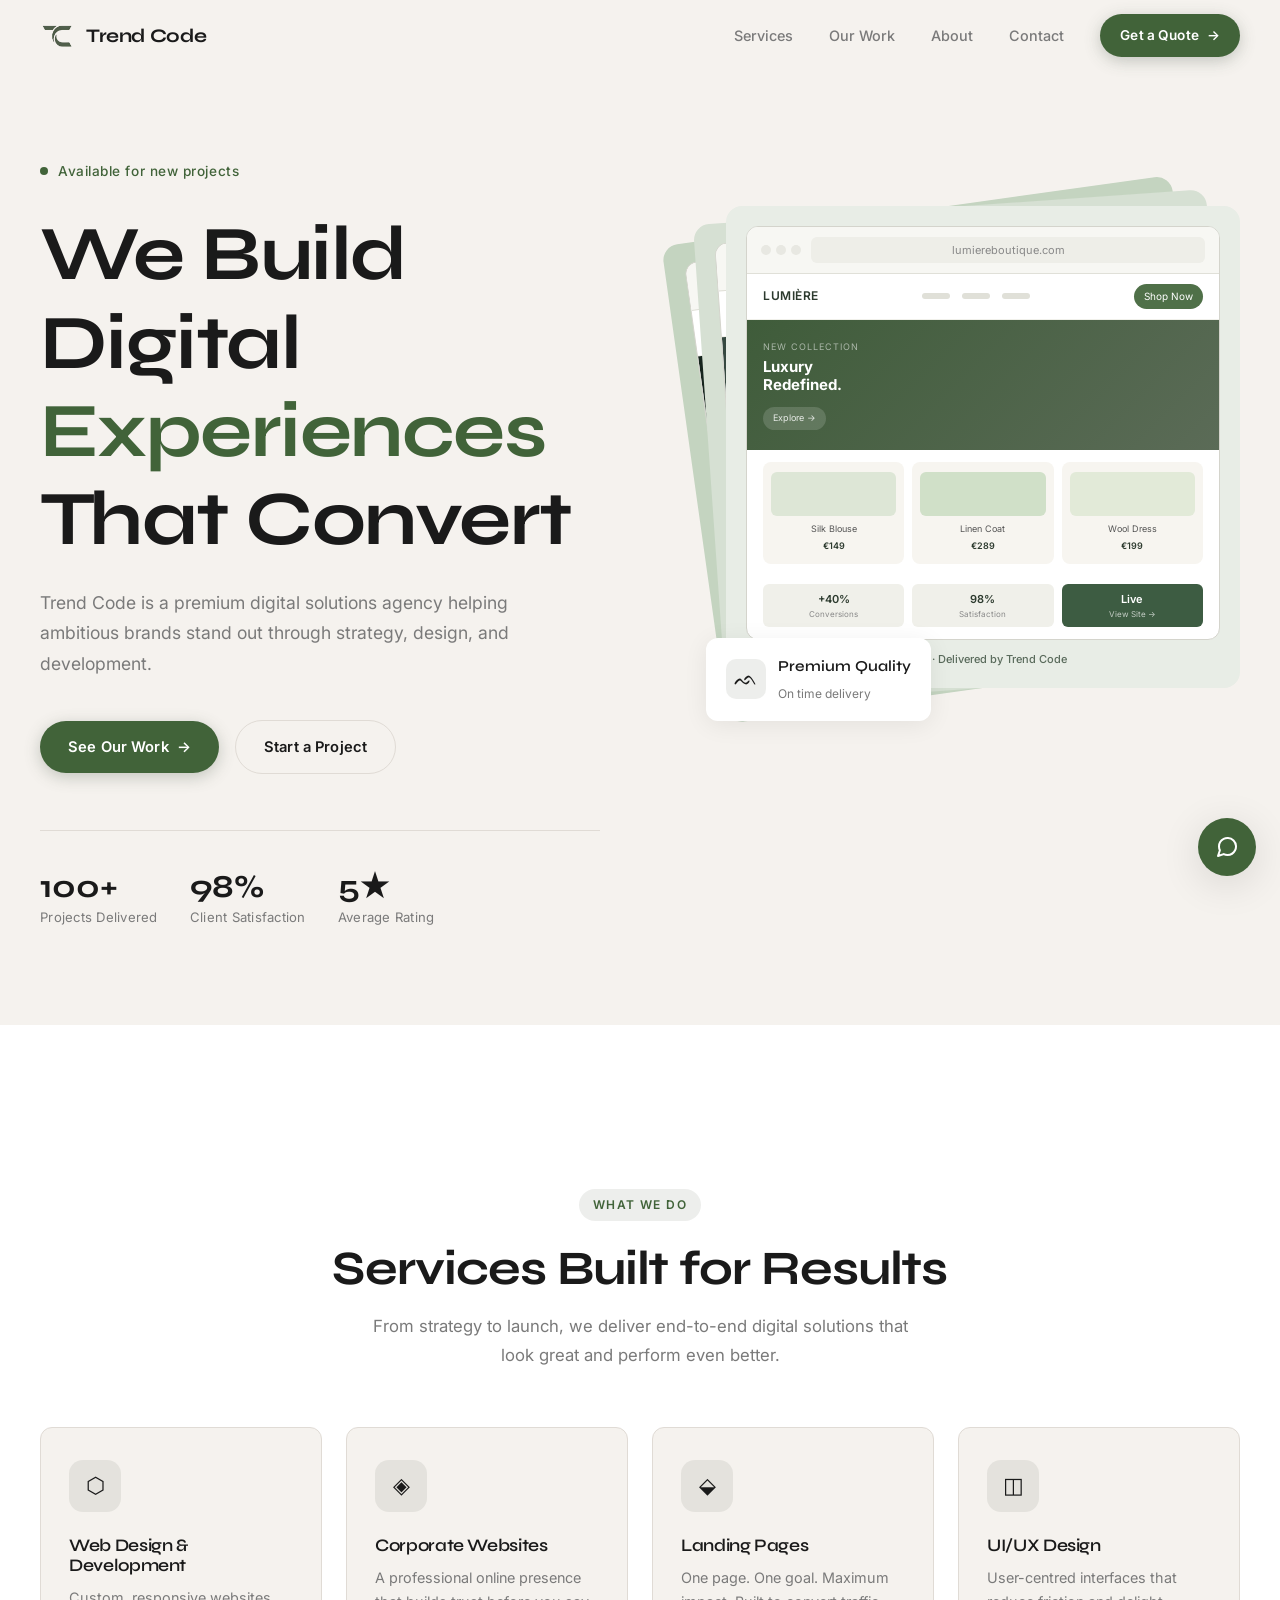
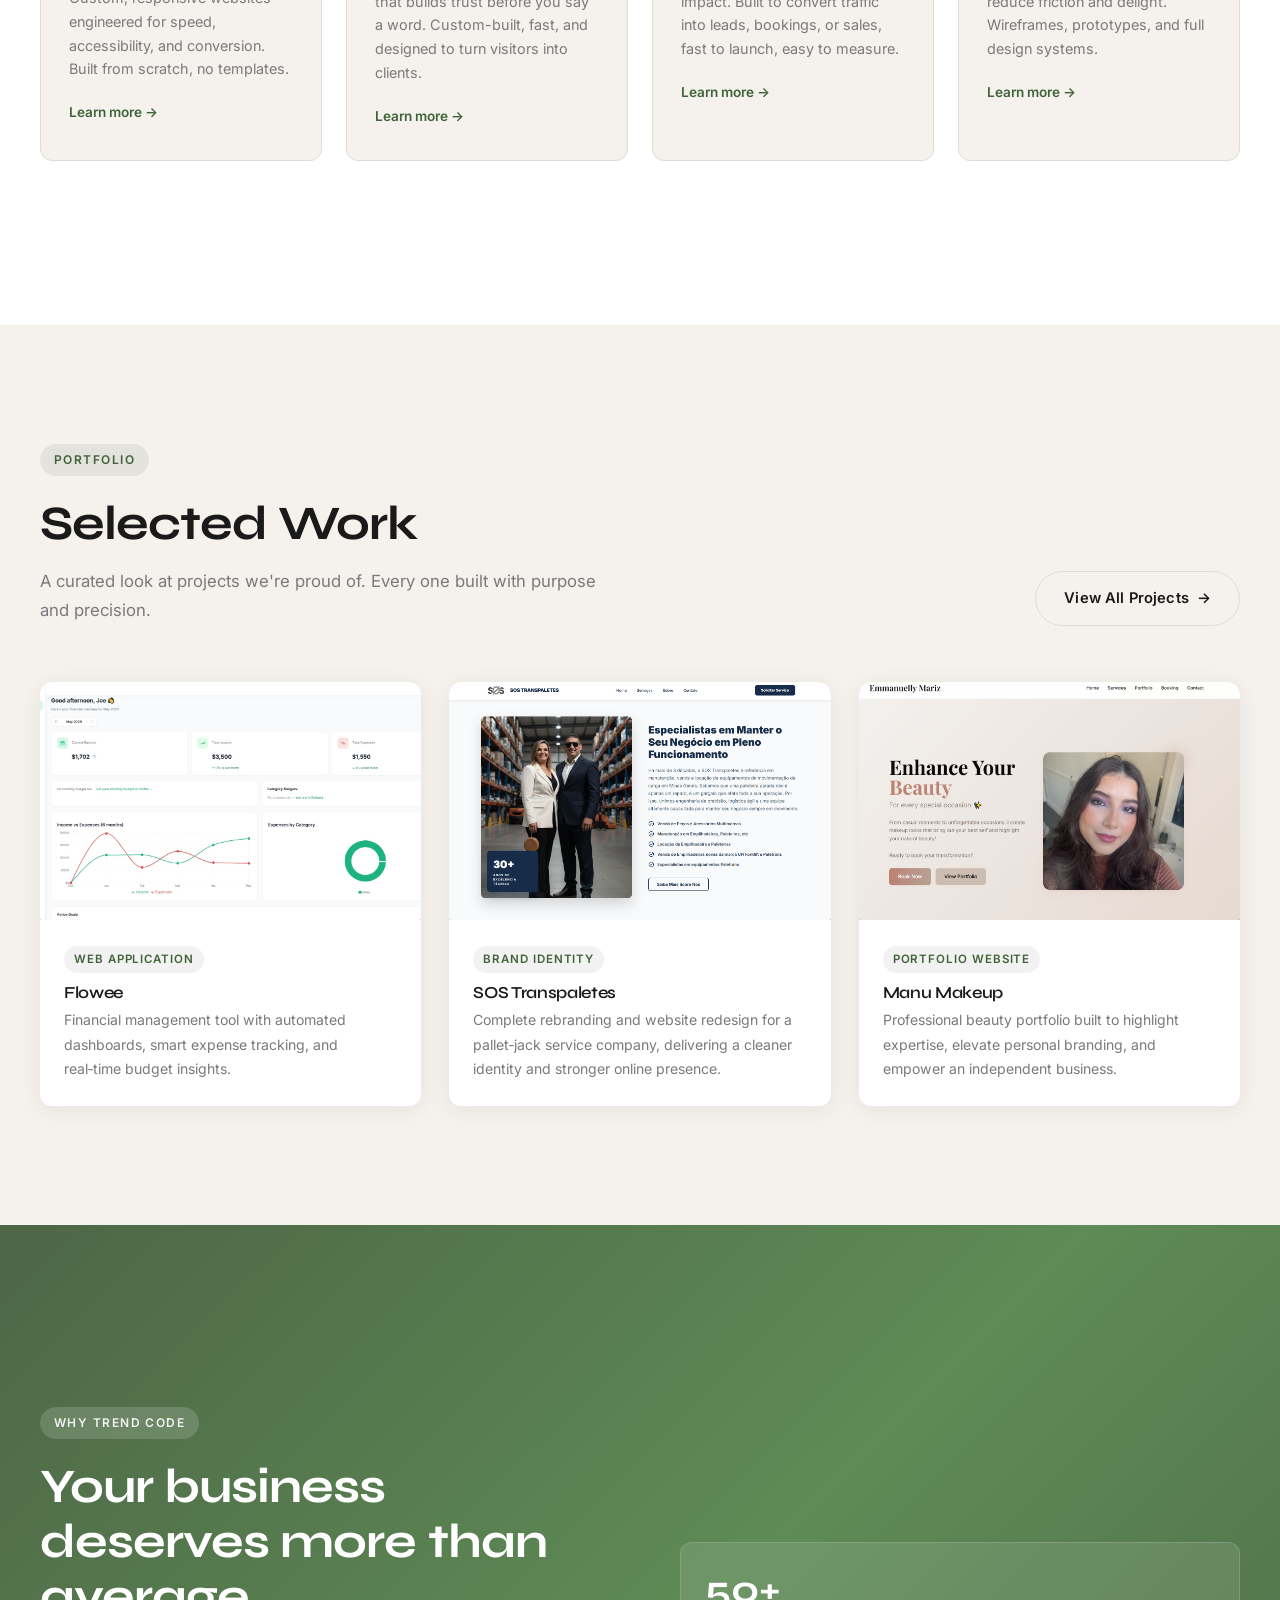
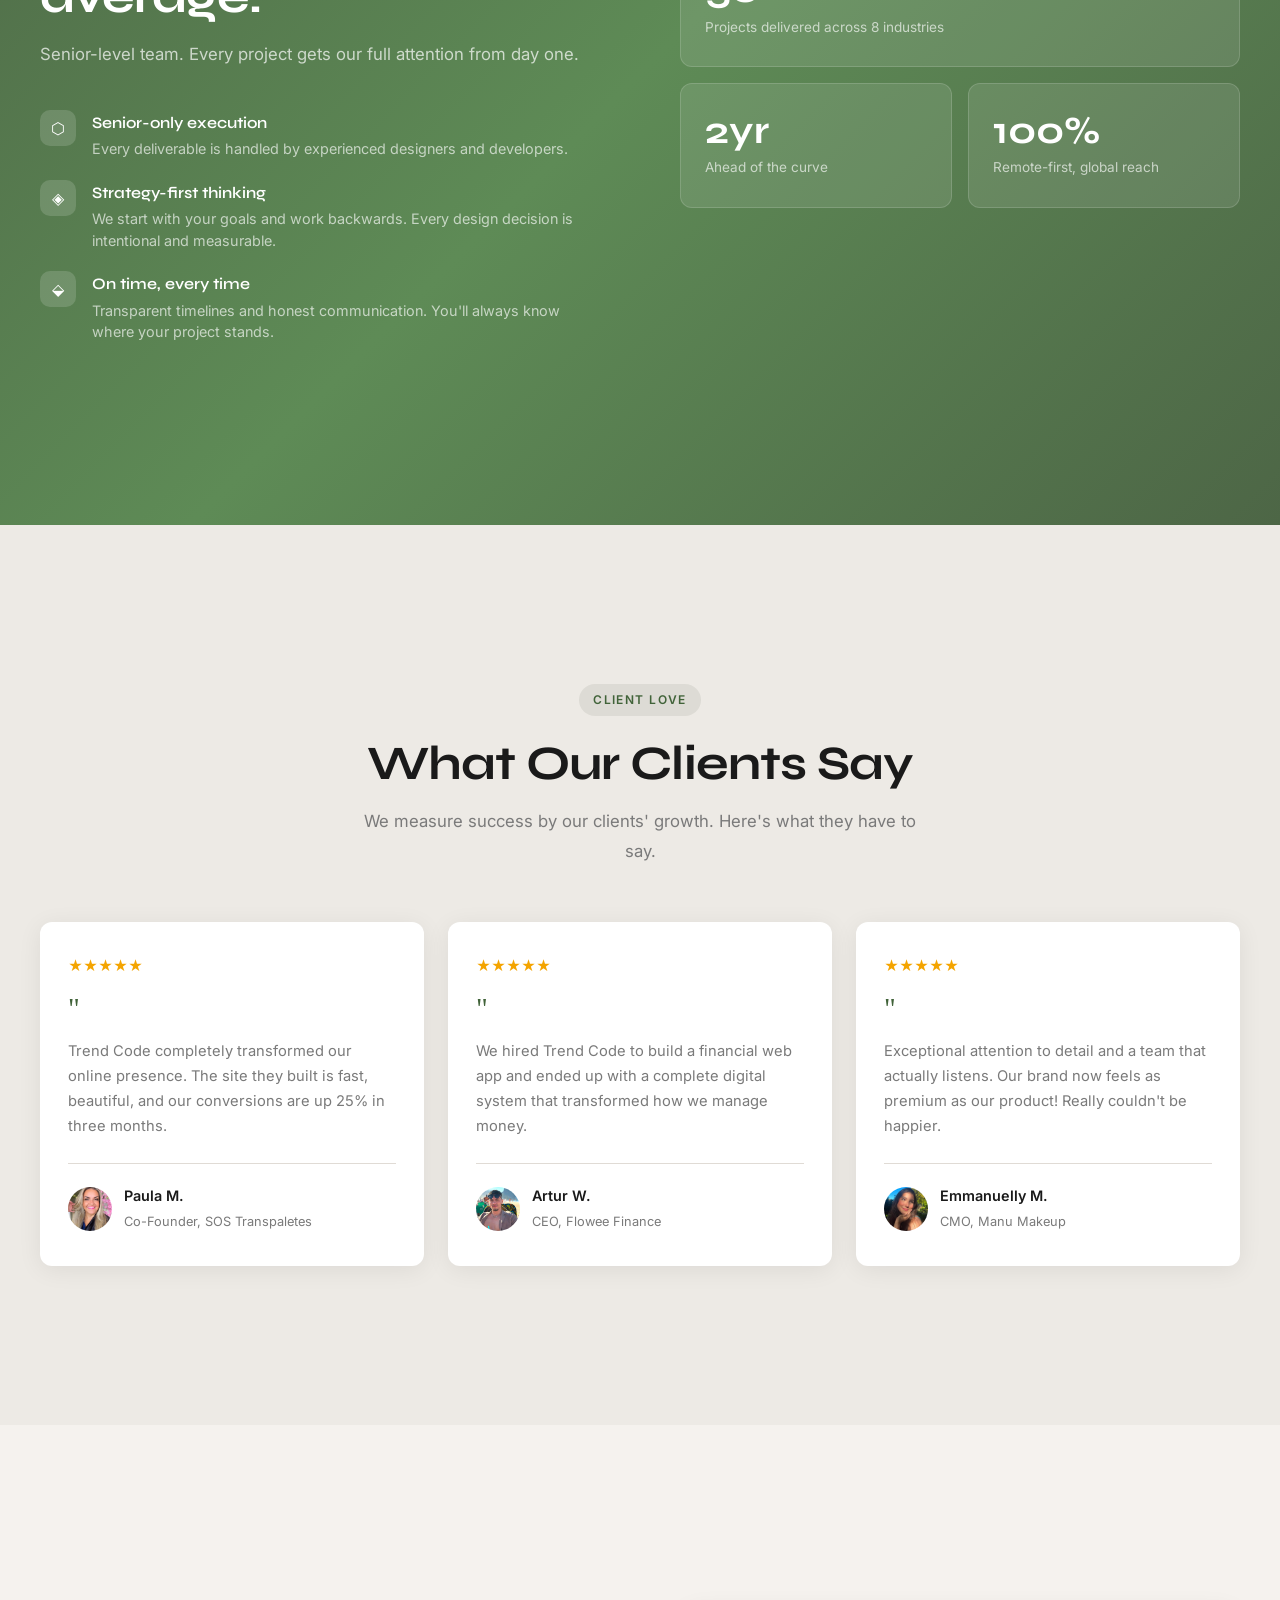
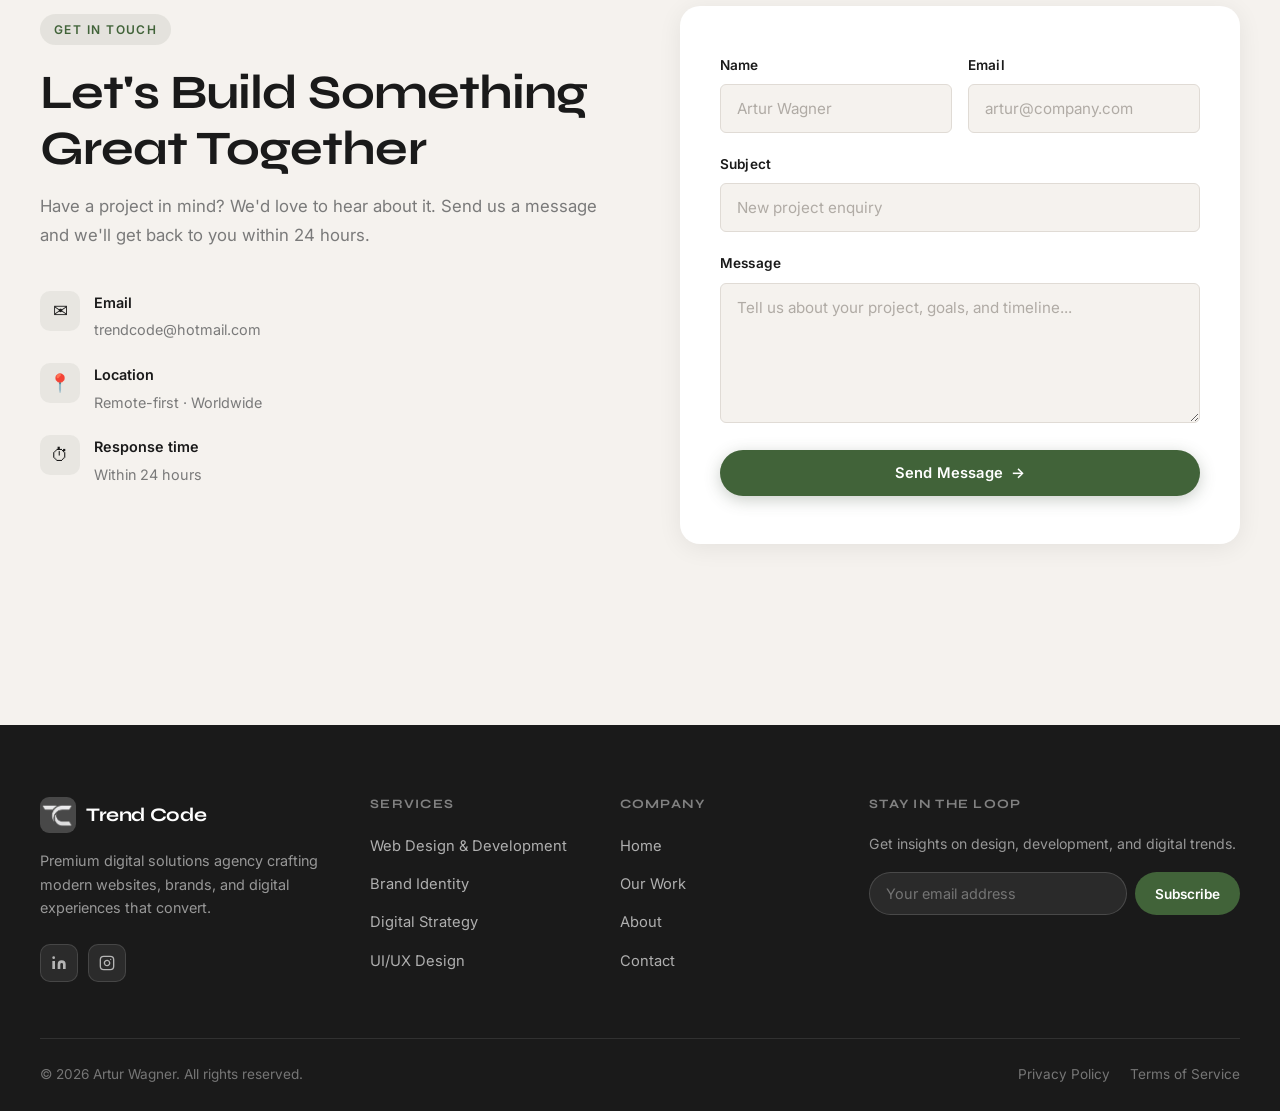
==== index.html @ c65db5bb "API Bug fix" ====
<!doctype html>
<html lang="en">
  <head>
    <meta charset="UTF-8" />
    <meta name="viewport" content="width=device-width, initial-scale=1.0" />
    <meta
      name="description"
      content="Trend Code — Elevating businesses through premium web development, branding, and digital innovation."
    />
    <title>Trend Code | Software Development</title>

    <!-- Google Fonts -->
    <link rel="preconnect" href="https://fonts.googleapis.com" />
    <link rel="preconnect" href="https://fonts.gstatic.com" crossorigin />
    <link
      href="https://fonts.googleapis.com/css2?family=Syne:wght@600;700;800&family=Inter:wght@400;500;600&display=swap"
      rel="stylesheet"
    />

    <!-- Open Graph / Link Preview -->
    <meta property="og:type" content="website" />
    <meta property="og:url" content="https://trendcode.ie/" />
    <meta property="og:title" content="Trend Code — Digital Solutions Agency" />
    <meta
      property="og:description"
      content="Premium digital solutions agency crafting modern websites, brands, and digital experiences that convert."
    />
    <meta
      property="og:image"
      content="https://trendcode.ie/images/trendcode-wallpeaper.jpeg"
    />

    <!-- Twitter/X Card -->
    <meta name="twitter:card" content="summary_large_image" />
    <meta
      name="twitter:title"
      content="Trend Code — Digital Solutions Agency"
    />
    <meta
      name="twitter:description"
      content="Premium digital solutions agency crafting modern websites, brands, and digital experiences that convert."
    />
    <meta
      name="twitter:image"
      content="https://trendcode.ie/images/trendcode-wallpeaper.jpeg"
    />

    <!-- Stylesheets -->
    <link rel="stylesheet" href="css/base.css" />
    <link rel="stylesheet" href="css/layout.css" />
    <link rel="stylesheet" href="css/components.css" />

    <!-- UPDATE: Replace with your actual favicon -->
    <!-- <link rel="icon" href="images/favicon.ico" /> -->
    <link
      rel="icon"
      type="image/png"
      href="./images/trendcode-logo-white.png"
    />
    <link rel="apple-touch-icon" href="./images/trendcode-logo-white.png" />
  </head>
  <body>
    <!-- ================================================
       SECTION 1: NAVBAR
       UPDATE: Replace logo mark with <img src="images/logo.svg" alt="Trend Code">
       UPDATE: Update href values on nav links and CTA
  ================================================ -->
    <header class="navbar" id="navbar">
      <div class="navbar__inner">
        <!-- Logo -->
        <a href="#" class="logo" aria-label="Trend Code home">
          <!-- UPDATE: Swap .logo__mark for <img src="images/logo.svg" alt="" aria-hidden="true"> -->
          <div class="logo__mark" aria-hidden="true">
            <img src="./images/trendcode-logo-png.png" alt="Trend Code Logo" />
          </div>
          <span class="logo__wordmark">Trend Code</span>
        </a>

        <!-- Desktop Nav -->
        <nav class="navbar__nav" id="navbar-nav" aria-label="Main navigation">
          <a href="#services" class="nav-link">Services</a>
          <a href="#work" class="nav-link">Our Work</a>
          <a href="#about" class="nav-link">About</a>
          <a href="#contact" class="nav-link">Contact</a>
          <a href="#contact" class="btn btn--primary btn--sm"
            >Get a Quote <span class="arrow" aria-hidden="true">→</span></a
          >
        </nav>

        <!-- Mobile Hamburger -->
        <button
          class="navbar__hamburger"
          id="hamburger"
          aria-label="Toggle menu"
          aria-expanded="false"
          aria-controls="navbar-nav"
        >
          <span></span>
          <span></span>
          <span></span>
        </button>
      </div>
    </header>

    <main>
      <!-- ================================================
         SECTION 2: HERO
         UPDATE: Replace hero__image-wrap contents with your hero image
         UPDATE: Update CTA href values
    ================================================ -->
      <section class="hero" id="home" aria-labelledby="hero-title">
        <div class="hero__inner">
          <!-- Left: Copy -->
          <div class="hero__content">
            <div class="hero__eyebrow" aria-hidden="true">
              <span class="hero__eyebrow-dot"></span>
              <span class="hero__eyebrow-text">Available for new projects</span>
            </div>

            <h1 class="hero__title" id="hero-title">
              We Build Digital <span>Experiences</span> That Convert
            </h1>

            <p class="hero__subtitle">
              Trend Code is a premium digital solutions agency helping ambitious
              brands stand out through strategy, design, and development.
            </p>

            <div class="hero__cta">
              <a href="#work" class="btn btn--primary">
                See Our Work <span class="arrow" aria-hidden="true">→</span>
              </a>
              <a href="#contact" class="btn btn--ghost">Start a Project</a>
            </div>

            <div class="hero__stats" aria-label="Key metrics">
              <div>
                <div class="hero__stat-number">100+</div>
                <div class="hero__stat-label">Projects Delivered</div>
              </div>
              <div>
                <div class="hero__stat-number">98%</div>
                <div class="hero__stat-label">Client Satisfaction</div>
              </div>
              <div>
                <div class="hero__stat-number">5★</div>
                <div class="hero__stat-label">Average Rating</div>
              </div>
            </div>
          </div>

          <!-- Right: Visual -->
          <div class="hero__visual" aria-hidden="true">
            <div class="hero__image-wrap">
              <div class="card-stack">
                <!-- Card 1: Lumière Boutique (front) -->
                <div class="stack-card stack-card--front stack-card--lumiere">
                  <div class="stack-card__frame">
                    <div class="stack-card__browser-bar">
                      <div class="stack-card__dots">
                        <span></span><span></span><span></span>
                      </div>
                      <div class="stack-card__url">lumiereboutique.com</div>
                    </div>
                    <div class="stack-card__nav">
                      <div class="stack-card__brand">LUMIÈRE</div>
                      <div class="stack-card__nav-links">
                        <span></span><span></span><span></span>
                      </div>
                      <div class="stack-card__nav-cta">Shop Now</div>
                    </div>
                    <div class="stack-card__hero">
                      <div class="stack-card__hero-eyebrow">New Collection</div>
                      <div class="stack-card__hero-title">
                        Luxury<br />Redefined.
                      </div>
                      <div class="stack-card__hero-btn">Explore →</div>
                    </div>
                    <div class="stack-card__grid">
                      <div class="stack-card__item">
                        <div
                          class="stack-card__item-img"
                          style="background: #dde6d6"
                        ></div>
                        <div class="stack-card__item-label">Silk Blouse</div>
                        <div class="stack-card__item-value">€149</div>
                      </div>
                      <div class="stack-card__item">
                        <div
                          class="stack-card__item-img"
                          style="background: #d0e0c8"
                        ></div>
                        <div class="stack-card__item-label">Linen Coat</div>
                        <div class="stack-card__item-value">€289</div>
                      </div>
                      <div class="stack-card__item">
                        <div
                          class="stack-card__item-img"
                          style="background: #e2ead8"
                        ></div>
                        <div class="stack-card__item-label">Wool Dress</div>
                        <div class="stack-card__item-value">€199</div>
                      </div>
                    </div>
                    <div class="stack-card__stats">
                      <div class="stack-card__stat">
                        <div class="stack-card__stat-number">+40%</div>
                        <div class="stack-card__stat-label">Conversions</div>
                      </div>
                      <div class="stack-card__stat">
                        <div class="stack-card__stat-number">98%</div>
                        <div class="stack-card__stat-label">Satisfaction</div>
                      </div>
                      <div class="stack-card__stat stack-card__stat--live">
                        <div class="stack-card__stat-number">Live</div>
                        <div class="stack-card__stat-label">View Site →</div>
                      </div>
                    </div>
                  </div>
                  <div class="stack-card__tag">
                    <span class="stack-card__tag-dot"></span>
                    <span class="stack-card__tag-text"
                      >E-commerce · Lumière Boutique · Delivered by Trend
                      Code</span
                    >
                  </div>
                </div>

                <!-- Card 2: Solara Health (mid) -->
                <div class="stack-card stack-card--mid stack-card--solara">
                  <div class="stack-card__frame">
                    <div class="stack-card__browser-bar">
                      <div class="stack-card__dots">
                        <span></span><span></span><span></span>
                      </div>
                      <div class="stack-card__url">solarahealth.com</div>
                    </div>
                    <div class="stack-card__nav">
                      <div class="stack-card__brand">SOLARA</div>
                      <div class="stack-card__nav-links">
                        <span></span><span></span><span></span>
                      </div>
                      <div class="stack-card__nav-cta">Book Now</div>
                    </div>
                    <div class="stack-card__hero">
                      <div class="stack-card__hero-eyebrow">Healthcare</div>
                      <div class="stack-card__hero-title">
                        Health<br />Elevated.
                      </div>
                      <div class="stack-card__hero-btn">Explore →</div>
                    </div>
                    <div class="stack-card__grid">
                      <div class="stack-card__item">
                        <div
                          class="stack-card__item-img"
                          style="background: #c7d6cd"
                        ></div>
                        <div class="stack-card__item-label">Wellness</div>
                        <div class="stack-card__item-value">2.4k</div>
                      </div>
                      <div class="stack-card__item">
                        <div
                          class="stack-card__item-img"
                          style="background: #b9ccc2"
                        ></div>
                        <div class="stack-card__item-label">Nutrition</div>
                        <div class="stack-card__item-value">96%</div>
                      </div>
                      <div class="stack-card__item">
                        <div
                          class="stack-card__item-img"
                          style="background: #d2ddd6"
                        ></div>
                        <div class="stack-card__item-label">Care</div>
                        <div class="stack-card__item-value">Live</div>
                      </div>
                    </div>
                    <div class="stack-card__stats">
                      <div class="stack-card__stat">
                        <div class="stack-card__stat-number">2.4k</div>
                        <div class="stack-card__stat-label">Patients</div>
                      </div>
                      <div class="stack-card__stat">
                        <div class="stack-card__stat-number">96%</div>
                        <div class="stack-card__stat-label">Retention</div>
                      </div>
                      <div class="stack-card__stat stack-card__stat--live">
                        <div class="stack-card__stat-number">Live</div>
                        <div class="stack-card__stat-label">View Site →</div>
                      </div>
                    </div>
                  </div>
                  <div class="stack-card__tag">
                    <span class="stack-card__tag-dot"></span>
                    <span class="stack-card__tag-text"
                      >Brand Identity · Solara Health · Delivered by Trend
                      Code</span
                    >
                  </div>
                </div>

                <!-- Card 3: Vertex Capital (back) -->
                <div class="stack-card stack-card--back stack-card--vertex">
                  <div class="stack-card__frame">
                    <div class="stack-card__browser-bar">
                      <div class="stack-card__dots">
                        <span></span><span></span><span></span>
                      </div>
                      <div class="stack-card__url">vertexcapital.io</div>
                    </div>
                    <div class="stack-card__nav">
                      <div class="stack-card__brand">VERTEX</div>
                      <div class="stack-card__nav-links">
                        <span></span><span></span><span></span>
                      </div>
                      <div class="stack-card__nav-cta">Invest Now</div>
                    </div>
                    <div class="stack-card__hero">
                      <div class="stack-card__hero-eyebrow">Finance</div>
                      <div class="stack-card__hero-title">
                        Capital<br />Reimagined.
                      </div>
                      <div class="stack-card__hero-btn">Explore →</div>
                    </div>
                    <div class="stack-card__grid">
                      <div class="stack-card__item">
                        <div
                          class="stack-card__item-img"
                          style="background: #9fb3a4"
                        ></div>
                        <div class="stack-card__item-label">Growth</div>
                        <div class="stack-card__item-value">€2.1B</div>
                      </div>
                      <div class="stack-card__item">
                        <div
                          class="stack-card__item-img"
                          style="background: #8fa695"
                        ></div>
                        <div class="stack-card__item-label">Returns</div>
                        <div class="stack-card__item-value">34%</div>
                      </div>
                      <div class="stack-card__item">
                        <div
                          class="stack-card__item-img"
                          style="background: #aabfaf"
                        ></div>
                        <div class="stack-card__item-label">Portfolio</div>
                        <div class="stack-card__item-value">Live</div>
                      </div>
                    </div>
                    <div class="stack-card__stats">
                      <div class="stack-card__stat">
                        <div class="stack-card__stat-number">€2.1B</div>
                        <div class="stack-card__stat-label">AUM</div>
                      </div>
                      <div class="stack-card__stat">
                        <div class="stack-card__stat-number">34%</div>
                        <div class="stack-card__stat-label">ROI</div>
                      </div>
                      <div class="stack-card__stat stack-card__stat--live">
                        <div class="stack-card__stat-number">Live</div>
                        <div class="stack-card__stat-label">View Site →</div>
                      </div>
                    </div>
                  </div>
                  <div class="stack-card__tag">
                    <span class="stack-card__tag-dot"></span>
                    <span class="stack-card__tag-text"
                      >Web Design · Vertex Capital · Delivered by Trend
                      Code</span
                    >
                  </div>
                </div>

                <!-- Floating badge (attached to the stack so it moves with hover) -->
                <div class="hero__badge">
                  <div class="hero__badge-icon" aria-hidden="true">ᨒ</div>
                  <div class="hero__badge-text">
                    <strong>Premium Quality</strong>
                    <span>On time delivery</span>
                  </div>
                </div>
              </div>
            </div>
          </div>
        </div>
      </section>

      <!-- ================================================
         SECTION 3: SERVICES
    ================================================ -->
      <section class="services" id="services" aria-labelledby="services-title">
        <div class="services__inner">
          <div class="text-center">
            <span class="section-label">What We Do</span>
            <h2 class="section-title" id="services-title">
              Services Built for Results
            </h2>
            <p class="section-subtitle">
              From strategy to launch, we deliver end-to-end digital solutions
              that look great and perform even better.
            </p>
          </div>

          <div class="services__grid">
            <!-- Service 1 -->
            <div class="service-card">
              <div class="service-card__icon" aria-hidden="true">⬡</div>
              <h3>Web Design &amp; Development</h3>
              <p>
                Custom, responsive websites engineered for speed, accessibility,
                and conversion. Built from scratch, no templates.
              </p>
              <span class="service-card__link" aria-hidden="true"
                >Learn more →</span
              >
            </div>

            <!-- Service 2 -->
            <div class="service-card">
              <div class="service-card__icon" aria-hidden="true">◈</div>
              <h3>Corporate Websites</h3>
              <p>
                A professional online presence that builds trust before you say
                a word. Custom-built, fast, and designed to turn visitors into
                clients.
              </p>
              <span class="service-card__link" aria-hidden="true"
                >Learn more →</span
              >
            </div>

            <!-- Service 3 -->
            <div class="service-card">
              <div class="service-card__icon" aria-hidden="true">⬙</div>
              <h3>Landing Pages</h3>
              <p>
                One page. One goal. Maximum impact. Built to convert traffic
                into leads, bookings, or sales, fast to launch, easy to measure.
              </p>
              <span class="service-card__link" aria-hidden="true"
                >Learn more →</span
              >
            </div>

            <!-- Service 4 -->
            <div class="service-card">
              <div class="service-card__icon" aria-hidden="true">◫</div>
              <h3>UI/UX Design</h3>
              <p>
                User-centred interfaces that reduce friction and delight.
                Wireframes, prototypes, and full design systems.
              </p>
              <span class="service-card__link" aria-hidden="true"
                >Learn more →</span
              >
            </div>
          </div>
        </div>
      </section>

      <!-- ================================================
         SECTION 4: OUR WORK
         UPDATE: Replace project-card__image-placeholder divs with real <img> tags
         UPDATE: Update project titles, tags, and descriptions
    ================================================ -->
      <section class="work" id="work" aria-labelledby="work-title">
        <div class="work__inner">
          <div class="work__header">
            <div class="work__header-left">
              <span class="section-label">Portfolio</span>
              <h2 class="section-title" id="work-title">Selected Work</h2>
              <p class="section-subtitle">
                A curated look at projects we're proud of. Every one built with
                purpose and precision.
              </p>
            </div>
            <a href="projects.html" class="btn btn--ghost"
              >View All Projects
              <span class="arrow" aria-hidden="true">→</span></a
            >
          </div>

          <div class="work__grid">
            <!-- Project 1 -->

            <a
              href="https://flowee-finance-oficial.vercel.app/"
              target="_blank"
            >
              <article class="project-card">
                <div class="project-card__image">
                  <!-- UPDATE: Replace with <img src="images/project-1.jpg" alt="Project Name" class="project-card__img"> -->
                  <div
                    class="project-card__image-placeholder"
                    style="
                      background: linear-gradient(135deg, #d5dbd4, #b8c4b6);
                    "
                  >
                    <img
                      class="portifolio-thumbnail"
                      src="./images/flowee-ss.jpeg"
                      alt="Flowee Dashboard"
                    />
                  </div>
                </div>
                <div class="project-card__body">
                  <!-- UPDATE: Update tag, title, description -->
                  <span class="project-card__tag">Web Application</span>
                  <h3>Flowee</h3>
                  <p>
                    Financial management tool with automated dashboards, smart
                    expense tracking, and real‑time budget insights.
                  </p>
                </div>
              </article>
            </a>

            <!-- Project 2 -->

            <a href="https://www.sostranspaletes.com.br/" target="_blank">
              <article class="project-card">
                <div class="project-card__image">
                  <!-- UPDATE: Replace with <img src="images/project-2.jpg" alt="Project Name" class="project-card__img"> -->
                  <div
                    class="project-card__image-placeholder"
                    style="
                      background: linear-gradient(135deg, #cfd8d0, #aebdad);
                    "
                  >
                    <img
                      class="portifolio-thumbnail"
                      src="./images/sos-ss.png"
                      alt="SOS Transpaletes Website"
                    />
                  </div>
                </div>
                <div class="project-card__body">
                  <!-- UPDATE: Update tag, title, description -->
                  <span class="project-card__tag">Brand Identity</span>
                  <h3>SOS Transpaletes</h3>
                  <p>
                    Complete rebranding and website redesign for a pallet‑jack
                    service company, delivering a cleaner identity and stronger
                    online presence.
                  </p>
                </div>
              </article>
            </a>

            <!-- Project 3 -->

            <a
              href="https://mmanumakeup-appointment.vercel.app"
              target="_blank"
            >
              <article class="project-card">
                <div class="project-card__image">
                  <!-- UPDATE: Replace with <img src="images/project-3.jpg" alt="Project Name" class="project-card__img"> -->
                  <div
                    class="project-card__image-placeholder"
                    style="
                      background: linear-gradient(135deg, #c8d3c7, #a7b8a5);
                    "
                  >
                    <img
                      class="portifolio-thumbnail"
                      src="./images/mmanu-ss.png"
                      alt="Manu Makeup Website"
                    />
                  </div>
                </div>
                <div class="project-card__body">
                  <!-- UPDATE: Update tag, title, description -->
                  <span class="project-card__tag">Portfolio Website</span>
                  <h3>Manu Makeup</h3>
                  <p>
                    Professional beauty portfolio built to highlight expertise,
                    elevate personal branding, and empower an independent
                    business.
                  </p>
                </div>
              </article>
            </a>
          </div>
        </div>
      </section>

      <!-- ================================================
         SECTION 5: ABOUT / WHY US
    ================================================ -->
      <section class="about" id="about" aria-labelledby="about-title">
        <div class="about__inner">
          <!-- Left: Copy -->
          <div>
            <span class="section-label">Why Trend Code</span>
            <h2 class="section-title" id="about-title">
              Your business deserves more than average.
            </h2>
            <p class="section-subtitle">
              Senior-level team. Every project gets our full attention from day
              one.
            </p>

            <ul class="about__list" aria-label="Our advantages">
              <li class="about__list-item">
                <div class="about__list-icon" aria-hidden="true">⬡</div>
                <div class="about__list-text">
                  <strong>Senior-only execution</strong>
                  <p>
                    Every deliverable is handled by experienced designers and
                    developers.
                  </p>
                </div>
              </li>
              <li class="about__list-item">
                <div class="about__list-icon" aria-hidden="true">◈</div>
                <div class="about__list-text">
                  <strong>Strategy-first thinking</strong>
                  <p>
                    We start with your goals and work backwards. Every design
                    decision is intentional and measurable.
                  </p>
                </div>
              </li>
              <li class="about__list-item">
                <div class="about__list-icon" aria-hidden="true">⬙</div>
                <div class="about__list-text">
                  <strong>On time, every time</strong>
                  <p>
                    Transparent timelines and honest communication. You'll
                    always know where your project stands.
                  </p>
                </div>
              </li>
            </ul>
          </div>

          <!-- Right: Metric cards -->
          <div class="about__visual" aria-label="Agency metrics">
            <div class="about__visual-card">
              <div class="about__visual-number">50+</div>
              <div class="about__visual-label">
                Projects delivered across 8 industries
              </div>
            </div>
            <div class="about__visual-card">
              <div class="about__visual-number">2yr</div>
              <div class="about__visual-label">Ahead of the curve</div>
            </div>
            <div class="about__visual-card">
              <div class="about__visual-number">100%</div>
              <div class="about__visual-label">Remote-first, global reach</div>
            </div>
          </div>
        </div>
      </section>

      <!-- ================================================
         SECTION 6: TESTIMONIALS
         UPDATE: Replace avatar placeholders with real images
         UPDATE: Replace with real client testimonials
    ================================================ -->
      <section
        class="testimonials"
        id="testimonials"
        aria-labelledby="testimonials-title"
      >
        <div class="testimonials__inner">
          <div class="text-center">
            <span class="section-label">Client Love</span>
            <h2 class="section-title" id="testimonials-title">
              What Our Clients Say
            </h2>
            <p class="section-subtitle">
              We measure success by our clients' growth. Here's what they have
              to say.
            </p>
          </div>

          <div class="testimonials__grid">
            <!-- Testimonial 1 -->
            <div class="testimonial-card">
              <div class="testimonial-card__stars" aria-label="5 stars">
                ★★★★★
              </div>
              <div class="testimonial-card__quote" aria-hidden="true">"</div>
              <p class="testimonial-card__text">
                Trend Code completely transformed our online presence. The site
                they built is fast, beautiful, and our conversions are up 25% in
                three months.
              </p>
              <div class="testimonial-card__author">
                <img
                  src="images/avatar-paula.jpeg"
                  alt="Paula M."
                  class="testimonial-card__avatar"
                  width="44"
                  height="44"
                  loading="lazy"
                />
                <div>
                  <span class="testimonial-card__author-name">Paula M.</span>
                  <span class="testimonial-card__author-role"
                    >Co-Founder, SOS Transpaletes</span
                  >
                </div>
              </div>
            </div>

            <!-- Testimonial 3 -->
            <div class="testimonial-card">
              <div class="testimonial-card__stars" aria-label="5 stars">
                ★★★★★
              </div>
              <div class="testimonial-card__quote" aria-hidden="true">"</div>
              <p class="testimonial-card__text">
                We hired Trend Code to build a financial web app and ended up
                with a complete digital system that transformed how we manage
                money.
              </p>
              <div class="testimonial-card__author">
                <img
                  src="images/avatar-artur.jpeg"
                  alt="Artur W."
                  class="testimonial-card__avatar"
                  width="44"
                  height="44"
                  loading="lazy"
                />
                <div>
                  <span class="testimonial-card__author-name">Artur W.</span>
                  <span class="testimonial-card__author-role"
                    >CEO, Flowee Finance</span
                  >
                </div>
              </div>
            </div>
            <!-- Testimonial 2 -->
            <div class="testimonial-card">
              <div class="testimonial-card__stars" aria-label="5 stars">
                ★★★★★
              </div>
              <div class="testimonial-card__quote" aria-hidden="true">"</div>
              <p class="testimonial-card__text">
                Exceptional attention to detail and a team that actually
                listens. Our brand now feels as premium as our product! Really
                couldn't be happier.
              </p>
              <div class="testimonial-card__author">
                <img
                  src="images/avatar-manu.jpeg"
                  alt="Emmanuelly M."
                  class="testimonial-card__avatar"
                  width="44"
                  height="44"
                  loading="lazy"
                />
                <div>
                  <span class="testimonial-card__author-name"
                    >Emmanuelly M.</span
                  >
                  <span class="testimonial-card__author-role"
                    >CMO, Manu Makeup</span
                  >
                </div>
              </div>
            </div>
          </div>
        </div>
      </section>

      <!-- ================================================
         SECTION 7 (actually 6 in sequence): CONTACT
         Form is visual only — no backend
         UPDATE: Wire up form to your preferred form handler (e.g. Formspree, EmailJS)
    ================================================ -->
      <section class="contact" id="contact" aria-labelledby="contact-title">
        <div class="contact__inner">
          <!-- Left: Info -->
          <div class="contact__info">
            <span class="section-label">Get in Touch</span>
            <h2 class="section-title" id="contact-title">
              Let's Build Something Great Together
            </h2>
            <p class="section-subtitle">
              Have a project in mind? We'd love to hear about it. Send us a
              message and we'll get back to you within 24 hours.
            </p>

            <ul class="contact__details" aria-label="Contact information">
              <li class="contact__detail">
                <div class="contact__detail-icon" aria-hidden="true">✉</div>
                <div class="contact__detail-text">
                  <strong>Email</strong>
                  <!-- UPDATE: Replace with your real email address -->
                  <span>trendcode@hotmail.com</span>
                </div>
              </li>
              <li class="contact__detail">
                <div class="contact__detail-icon" aria-hidden="true">📍</div>
                <div class="contact__detail-text">
                  <strong>Location</strong>
                  <!-- UPDATE: Replace with your location -->
                  <span>Remote-first · Worldwide</span>
                </div>
              </li>
              <li class="contact__detail">
                <div class="contact__detail-icon" aria-hidden="true">⏱</div>
                <div class="contact__detail-text">
                  <strong>Response time</strong>
                  <span>Within 24 hours</span>
                </div>
              </li>
            </ul>
          </div>

          <!-- Right: Form -->
          <div class="contact-form" role="form" aria-label="Contact form">
            <!-- UPDATE: Replace YOUR_FORMSPREE_ID with the real Formspree form ID once the account is created -->
            <form
              id="contact-form"
              action="https://formspree.io/f/xdaqyopv"
              method="POST"
              novalidate
            >
              <div class="form-row">
                <div class="form-group">
                  <label for="contact-name">Name</label>
                  <input
                    type="text"
                    id="contact-name"
                    name="name"
                    placeholder="Artur Wagner"
                    autocomplete="name"
                    required
                  />
                </div>
                <div class="form-group">
                  <label for="contact-email">Email</label>
                  <input
                    type="email"
                    id="contact-email"
                    name="email"
                    placeholder="artur@company.com"
                    autocomplete="email"
                    required
                  />
                </div>
              </div>

              <div class="form-group">
                <label for="contact-subject">Subject</label>
                <input
                  type="text"
                  id="contact-subject"
                  name="subject"
                  placeholder="New project enquiry"
                  required
                />
              </div>

              <div class="form-group">
                <label for="contact-message">Message</label>
                <textarea
                  id="contact-message"
                  name="message"
                  placeholder="Tell us about your project, goals, and timeline..."
                  required
                ></textarea>
              </div>

              <button
                type="submit"
                class="btn btn--primary"
                style="width: 100%; justify-content: center"
              >
                Send Message <span class="arrow" aria-hidden="true">→</span>
              </button>
            </form>
          </div>
        </div>
      </section>
    </main>

    <!-- ================================================
       SECTION 8: FOOTER
       UPDATE: Replace logo with real image
       UPDATE: Update social media links (LinkedIn, Instagram)
       UPDATE: Update nav link hrefs
  ================================================ -->
    <footer class="footer" aria-label="Site footer">
      <div class="footer__inner">
        <div class="footer__grid">
          <!-- Column 1: Brand -->
          <div>
            <!-- UPDATE: Swap logo mark for <img src="images/logo-white.svg" alt="Trend Code"> -->
            <a
              href="#home"
              class="logo logo--light"
              aria-label="Trend Code home"
            >
              <div class="logo__mark" aria-hidden="true">
                <img
                  src="./images/trendcode-logo-white.png"
                  alt="Trend Code Logo"
                />
              </div>
              <span class="logo__wordmark">Trend Code</span>
            </a>

            <p class="footer__brand-desc">
              Premium digital solutions agency crafting modern websites, brands,
              and digital experiences that convert.
            </p>

            <!-- Social icons — UPDATE hrefs with real profile URLs -->
            <nav class="social-icons" aria-label="Social media links">
              <!-- UPDATE: Replace # with your LinkedIn URL -->
              <a
                href="https://www.linkedin.com/in/arturwagnerdev/"
                class="social-icon"
                aria-label="LinkedIn"
                rel="noopener noreferrer"
                target="_blank"
              >
                <svg
                  width="16"
                  height="16"
                  viewBox="0 0 24 24"
                  fill="currentColor"
                  aria-hidden="true"
                >
                  <path
                    d="M16 8a6 6 0 0 1 6 6v7h-4v-7a2 2 0 0 0-2-2 2 2 0 0 0-2 2v7h-4v-7a6 6 0 0 1 6-6z"
                  />
                  <rect x="2" y="9" width="4" height="12" />
                  <circle cx="4" cy="4" r="2" />
                </svg>
              </a>
              <a
                href="https://www.instagram.com/trendcode.dev?igsh=ZmI4Zzk5ZmRyem4%3D&utm_source=qr"
                class="social-icon"
                aria-label="Instagram"
                rel="noopener noreferrer"
                target="_blank"
              >
                <svg
                  width="16"
                  height="16"
                  viewBox="0 0 24 24"
                  fill="none"
                  stroke="currentColor"
                  stroke-width="2"
                  stroke-linecap="round"
                  stroke-linejoin="round"
                  aria-hidden="true"
                >
                  <rect x="2" y="2" width="20" height="20" rx="5" ry="5" />
                  <path d="M16 11.37A4 4 0 1 1 12.63 8 4 4 0 0 1 16 11.37z" />
                  <line x1="17.5" y1="6.5" x2="17.51" y2="6.5" />
                </svg>
              </a>
            </nav>
          </div>

          <!-- Column 2: Services -->
          <nav aria-label="Services">
            <h4 class="footer__col-title">Services</h4>
            <ul class="footer__links">
              <!-- UPDATE: Link to dedicated service pages when created -->
              <li><a href="#services">Web Design &amp; Development</a></li>
              <li><a href="#services">Brand Identity</a></li>
              <li><a href="#services">Digital Strategy</a></li>
              <li><a href="#services">UI/UX Design</a></li>
            </ul>
          </nav>

          <!-- Column 3: Company -->
          <nav aria-label="Company pages">
            <h4 class="footer__col-title">Company</h4>
            <ul class="footer__links">
              <li><a href="#home">Home</a></li>
              <li><a href="#work">Our Work</a></li>
              <li><a href="#about">About</a></li>
              <li><a href="#contact">Contact</a></li>
            </ul>
          </nav>

          <!-- Column 4: Newsletter -->
          <div>
            <h4 class="footer__col-title">Stay in the loop</h4>
            <p
              style="
                font-size: 0.88rem;
                color: rgba(255, 255, 255, 0.55);
                margin-bottom: 0;
              "
            >
              Get insights on design, development, and digital trends.
            </p>
            <!-- Visual only — UPDATE: Wire to Mailchimp / ConvertKit / etc. -->
            <form
              class="newsletter-form"
              novalidate
              aria-label="Newsletter signup"
            >
              <input
                type="email"
                name="newsletter-email"
                placeholder="Your email address"
                aria-label="Email address for newsletter"
              />
              <button type="submit">Subscribe</button>
            </form>
          </div>
        </div>

        <!-- Bottom bar -->
        <div class="footer__bottom">
          <p>© 2026 Artur Wagner. All rights reserved.</p>
          <!-- UPDATE: Add real privacy policy / terms pages -->
          <p style="display: flex; gap: 20px; flex-wrap: wrap">
            <a
              href="#"
              style="
                font-size: 0.85rem;
                color: rgba(255, 255, 255, 0.4);
                transition: color 0.3s;
              "
              onmouseover="this.style.color = 'rgba(255,255,255,0.75)'"
              onmouseout="this.style.color = 'rgba(255,255,255,0.4)'"
              >Privacy Policy</a
            >
            <a
              href="#"
              style="
                font-size: 0.85rem;
                color: rgba(255, 255, 255, 0.4);
                transition: color 0.3s;
              "
              onmouseover="this.style.color = 'rgba(255,255,255,0.75)'"
              onmouseout="this.style.color = 'rgba(255,255,255,0.4)'"
              >Terms of Service</a
            >
          </p>
        </div>
      </div>
    </footer>

    <!-- ================================================
       TOAST NOTIFICATION
    ================================================ -->
    <div class="toast" id="toast" role="status" aria-live="polite">
      <span class="toast__icon" aria-hidden="true"></span>
      <span class="toast__message" id="toast-message"></span>
    </div>

    <!-- ================================================
       AI CHAT ASSISTANT (Gemini)
       UPDATE: Replace GEMINI_API_KEY with a real key
    ================================================ -->
    <div class="chat-widget" id="chat-widget">
      <div class="chat-widget__panel" id="chat-widget-panel">
        <div class="chat-widget__header">
          <div class="chat-widget__header-text">
            <strong>Trend Code Assistant</strong>
            <span>Ask us anything! We'll point you in the right direction</span>
          </div>
          <button
            class="chat-widget__close"
            id="chat-widget-close"
            aria-label="Close chat"
          >
            <svg
              width="18"
              height="18"
              viewBox="0 0 24 24"
              fill="none"
              stroke="currentColor"
              stroke-width="2.5"
              stroke-linecap="round"
              stroke-linejoin="round"
              aria-hidden="true"
            >
              <line x1="18" y1="6" x2="6" y2="18" />
              <line x1="6" y1="6" x2="18" y2="18" />
            </svg>
          </button>
        </div>
        <div
          class="chat-widget__messages"
          id="chat-widget-messages"
          aria-live="polite"
        >
          <div class="chat-widget__msg chat-widget__msg--bot">
            Hey! 👋 Got a business that deserves a better online presence?
            You're in the right place. What do you need?
          </div>
        </div>
        <form class="chat-widget__form" id="chat-widget-form">
          <input
            type="text"
            id="chat-widget-input"
            placeholder="Type a message..."
            aria-label="Chat message"
            autocomplete="off"
          />
          <button type="submit" aria-label="Send message">
            <svg
              width="16"
              height="16"
              viewBox="0 0 24 24"
              fill="none"
              stroke="currentColor"
              stroke-width="2"
              stroke-linecap="round"
              stroke-linejoin="round"
              aria-hidden="true"
            >
              <line x1="22" y1="2" x2="11" y2="13" />
              <polygon points="22 2 15 22 11 13 2 9 22 2" />
            </svg>
          </button>
        </form>
      </div>
      <button
        class="chat-widget__toggle"
        id="chat-widget-toggle"
        aria-label="Open chat assistant"
        aria-expanded="false"
      >
        <svg
          class="chat-widget__icon-open"
          viewBox="0 0 24 24"
          fill="none"
          stroke="currentColor"
          stroke-width="2"
          stroke-linecap="round"
          stroke-linejoin="round"
          aria-hidden="true"
        >
          <path
            d="M21 11.5a8.38 8.38 0 0 1-.9 3.8 8.5 8.5 0 0 1-7.6 4.7 8.38 8.38 0 0 1-3.8-.9L3 21l1.9-5.7a8.38 8.38 0 0 1-.9-3.8 8.5 8.5 0 0 1 4.7-7.6 8.38 8.38 0 0 1 3.8-.9h.5a8.48 8.48 0 0 1 8 8v.5z"
          />
        </svg>
      </button>
    </div>

    <!-- ================================================
       SCRIPTS — Navbar scroll effect + mobile menu
  ================================================ -->
    <script>
      /* Navbar: add .scrolled class on scroll */
      const navbar = document.getElementById("navbar");
      window.addEventListener(
        "scroll",
        () => {
          navbar.classList.toggle("scrolled", window.scrollY > 24);
        },
        { passive: true },
      );

      /* Mobile hamburger toggle */
      const hamburger = document.getElementById("hamburger");
      const nav = document.getElementById("navbar-nav");

      hamburger.addEventListener("click", () => {
        const isOpen = nav.classList.toggle("open");
        hamburger.setAttribute("aria-expanded", isOpen);
      });

      /* Close mobile nav when a link is clicked */
      nav.querySelectorAll("a").forEach((link) => {
        link.addEventListener("click", () => {
          nav.classList.remove("open");
          hamburger.setAttribute("aria-expanded", "false");
        });
      });

      /* Active nav link highlight on scroll */
      const sections = document.querySelectorAll("section[id]");
      const navLinks = document.querySelectorAll('.nav-link[href^="#"]');

      const observer = new IntersectionObserver(
        (entries) => {
          entries.forEach((entry) => {
            if (entry.isIntersecting) {
              navLinks.forEach((link) => {
                link.classList.toggle(
                  "active",
                  link.getAttribute("href") === "#" + entry.target.id,
                );
              });
            }
          });
        },
        { rootMargin: "-40% 0px -55% 0px" },
      );

      sections.forEach((s) => observer.observe(s));

      /* Toast notification */
      const toast = document.getElementById("toast");
      const toastMessage = document.getElementById("toast-message");
      let toastTimeout;

      function showToast(message, type) {
        clearTimeout(toastTimeout);
        toastMessage.textContent = message;
        toast.className = `toast toast--${type} show`;
        toastTimeout = setTimeout(() => {
          toast.classList.remove("show");
        }, 5000);
      }

      /* Contact form: submit via Formspree (AJAX, no redirect) */
      const contactForm = document.getElementById("contact-form");

      if (contactForm) {
        contactForm.addEventListener("submit", async (e) => {
          e.preventDefault();
          const submitBtn = contactForm.querySelector('button[type="submit"]');
          submitBtn.disabled = true;

          try {
            const response = await fetch(contactForm.action, {
              method: "POST",
              body: new FormData(contactForm),
              headers: { Accept: "application/json" },
            });

            if (response.ok) {
              showToast(
                "Thanks — your message has been sent. We'll get back to you within 24 hours.",
                "success",
              );
              contactForm.reset();
            } else {
              throw new Error("Form submission failed");
            }
          } catch (err) {
            showToast(
              "Something went wrong sending your message. Please try again or email us directly.",
              "error",
            );
          } finally {
            submitBtn.disabled = false;
          }
        });
      }

      /* Card stack: cycle cards on click */
      const cardStack = document.querySelector(".card-stack");
      if (cardStack) {
        cardStack.addEventListener("click", () => {
          const front = cardStack.querySelector(".stack-card--front");
          const mid = cardStack.querySelector(".stack-card--mid");
          const back = cardStack.querySelector(".stack-card--back");

          front.classList.replace("stack-card--front", "stack-card--back");
          mid.classList.replace("stack-card--mid", "stack-card--front");
          back.classList.replace("stack-card--back", "stack-card--mid");
        });
      }

      /* AI Chat Assistant — Gemini API (client-side, free tier) */
      const GEMINI_API_KEY = "AIzaSyB4Mj6Kdp3IU5guJ-b891_hATvaiMZ1RGw";
      const GEMINI_MODEL = "gemini-1.5-flash";
      const GEMINI_SYSTEM_PROMPT = `You are the friendly assistant for Trend Code, a premium digital solutions agency run by Artur Wagner.
Trend Code builds custom websites, corporate sites, landing pages, brand identity, and UI/UX design — no templates, senior-only execution.
Keep replies brief (2-4 sentences), warm, and not robotic. Never invent pricing — always redirect pricing questions to the contact form at the bottom of the page (#contact) or the email trendcode@hotmail.com.
If asked something unrelated to Trend Code's services, politely steer back to how Trend Code can help and suggest getting in touch.`;

      const chatWidget = document.getElementById("chat-widget");
      const chatToggle = document.getElementById("chat-widget-toggle");
      const chatForm = document.getElementById("chat-widget-form");
      const chatInput = document.getElementById("chat-widget-input");
      const chatMessages = document.getElementById("chat-widget-messages");

      if (chatWidget && chatToggle && chatForm) {
        const chatHistory = [];

        chatToggle.addEventListener("click", () => {
          const isOpen = chatWidget.classList.toggle("open");
          chatToggle.setAttribute("aria-expanded", isOpen);
          if (isOpen) chatInput.focus();
        });

        const chatClose = document.getElementById("chat-widget-close");
        if (chatClose) {
          chatClose.addEventListener("click", () => {
            chatWidget.classList.remove("open");
            chatToggle.setAttribute("aria-expanded", "false");
          });
        }

        function appendMessage(text, role) {
          const msg = document.createElement("div");
          msg.className = `chat-widget__msg chat-widget__msg--${role}`;
          msg.textContent = text;
          chatMessages.appendChild(msg);
          chatMessages.scrollTop = chatMessages.scrollHeight;
          return msg;
        }

        chatForm.addEventListener("submit", async (e) => {
          e.preventDefault();
          const text = chatInput.value.trim();
          if (!text) return;

          appendMessage(text, "user");
          chatHistory.push({ role: "user", parts: [{ text }] });
          chatInput.value = "";
          chatInput.disabled = true;

          const pending = appendMessage("Typing…", "bot");

          async function fetchReply() {
            try {
              const res = await fetch(
                `https://generativelanguage.googleapis.com/v1beta/models/${GEMINI_MODEL}:generateContent?key=${GEMINI_API_KEY}`,
                {
                  method: "POST",
                  headers: { "Content-Type": "application/json" },
                  body: JSON.stringify({
                    contents: chatHistory,
                    systemInstruction: {
                      parts: [{ text: GEMINI_SYSTEM_PROMPT }],
                    },
                  }),
                },
              );

              if (!res.ok) throw new Error("Gemini request failed");

              const data = await res.json();
              const reply =
                data?.candidates?.[0]?.content?.parts?.[0]?.text?.trim() ||
                "Sorry, I didn't catch that — could you rephrase, or reach us directly at trendcode@hotmail.com?";

              return { ok: true, reply };
            } catch (err) {
              return { ok: false };
            }
          }

          // Enforce a minimum 2s "Typing…" display, even if the API responds faster
          const [result] = await Promise.all([
            fetchReply(),
            new Promise((resolve) => setTimeout(resolve, 2000)),
          ]);

          if (result.ok) {
            pending.textContent = result.reply;
            chatHistory.push({
              role: "model",
              parts: [{ text: result.reply }],
            });
          } else {
            pending.textContent =
              "I'm having trouble connecting right now... Feel free to reach us directly at trendcode@hotmail.com.";
          }

          chatInput.disabled = false;
          chatInput.focus();
        });
      }
    </script>
  </body>
</html>
---- css/base.css ----
/* =============================================
   BASE.CSS — Reset, variables, typography
   ============================================= */

/* Google Fonts imported in index.html */

:root {
  --color-primary: #416339;
  --color-bg: #f5f2ee;
  --color-text: #1a1a1a;
  --color-white: #ffffff;
  --color-muted: #7a7a7a;
  --color-border: #e0dbd5;
  --color-primary-lt: #587751;
  --color-surface: #edeae5;

  --color-primary-gradient: linear-gradient(
    135deg,
    #4d6646 0%,
    #5e8b56 50%,
    #4d6646 100%
  );

  --font-heading: "Syne", sans-serif;
  --font-body: "Inter", sans-serif;

  --radius-sm: 6px;
  --radius-md: 12px;
  --radius-lg: 20px;

  --shadow-card: 0 4px 24px rgba(0, 0, 0, 0.07);
  --shadow-hover: 0 8px 40px rgba(0, 0, 0, 0.12);

  --transition: 0.3s ease;

  --max-width: 1200px;
  --section-pad: 96px 24px;
}

*,
*::before,
*::after {
  box-sizing: border-box;
  margin: 0;
  padding: 0;
}

html {
  scroll-behavior: smooth;
  font-size: 16px;
}

body {
  font-family: var(--font-body);
  background-color: var(--color-bg);
  color: var(--color-text);
  line-height: 1.65;
  -webkit-font-smoothing: antialiased;
}

/* ---- Typography ---- */

h1,
h2,
h3,
h4,
h5,
h6 {
  font-family: var(--font-heading);
  line-height: 1.15;
  letter-spacing: -0.02em;
  color: var(--color-text);
}

h1 {
  font-size: clamp(2.6rem, 6vw, 5rem);
  font-weight: 700;
}
h2 {
  font-size: clamp(2rem, 4vw, 3rem);
  font-weight: 700;
}
h3 {
  font-size: clamp(1.25rem, 2.5vw, 1.6rem);
  font-weight: 600;
}
h4 {
  font-size: 1.1rem;
  font-weight: 600;
}

p {
  font-size: 1rem;
  color: var(--color-muted);
  line-height: 1.75;
}

a {
  color: inherit;
  text-decoration: none;
  transition: color var(--transition);
}

ul {
  list-style: none;
}

img {
  display: block;
  max-width: 100%;
  height: auto;
}

/* ---- Utilities ---- */

.container {
  max-width: var(--max-width);
  margin: 0 auto;
  padding: 0 24px;
}

.section-label {
  display: inline-block;
  font-family: var(--font-body);
  font-size: 0.75rem;
  font-weight: 600;
  letter-spacing: 0.12em;
  text-transform: uppercase;
  color: var(--color-primary);
  background: rgba(79, 94, 75, 0.1);
  padding: 6px 14px;
  border-radius: 100px;
  margin-bottom: 20px;
}

.section-title {
  margin-bottom: 16px;
}

.section-subtitle {
  font-size: 1.05rem;
  max-width: 560px;
  color: var(--color-muted);
  margin-bottom: 56px;
}

.text-center {
  text-align: center;
}

.text-center .section-subtitle {
  margin-left: auto;
  margin-right: auto;
}
---- css/layout.css ----
/* =============================================
   LAYOUT.CSS — Page sections, grids, spacing
   ============================================= */

/* ---- NAVBAR ---- */

.navbar {
  position: fixed;
  top: 0;
  left: 0;
  right: 0;
  z-index: 1000;
  padding: 0 24px;
  height: 72px;
  display: flex;
  align-items: center;
  background: rgba(245, 242, 238, 0.88);
  backdrop-filter: blur(14px);
  -webkit-backdrop-filter: blur(14px);
  border-bottom: 1px solid transparent;
  transition:
    border-color var(--transition),
    background var(--transition);
}

.navbar.scrolled {
  border-bottom-color: var(--color-border);
  background: rgba(245, 242, 238, 0.97);
}

.navbar__inner {
  max-width: var(--max-width);
  margin: 0 auto;
  width: 100%;
  display: flex;
  align-items: center;
  justify-content: space-between;
  gap: 32px;
}

.navbar__logo {
  flex-shrink: 0;
}

.navbar__nav {
  display: flex;
  align-items: center;
  gap: 36px;
}

.navbar__hamburger {
  display: none;
  flex-direction: column;
  gap: 5px;
  cursor: pointer;
  background: none;
  border: none;
  padding: 4px;
}

.navbar__hamburger span {
  display: block;
  width: 24px;
  height: 2px;
  background: var(--color-text);
  border-radius: 2px;
  transition: var(--transition);
}

/* ---- HERO ---- */

.hero {
  padding: 160px 24px 96px;
  min-height: 100vh;
  display: flex;
  align-items: center;
}

.hero__inner {
  max-width: var(--max-width);
  margin: 0 auto;
  width: 100%;
  display: grid;
  grid-template-columns: 1fr 1fr;
  gap: 80px;
  align-items: flex-start;
}

.hero__content {
  max-width: 580px;
}

.hero__eyebrow {
  display: flex;
  align-items: center;
  gap: 10px;
  margin-bottom: 28px;
}

.hero__eyebrow-dot {
  width: 8px;
  height: 8px;
  border-radius: 50%;
  background: var(--color-primary);
  animation: pulse 2s infinite;
}

@keyframes pulse {
  0%,
  100% {
    opacity: 1;
    transform: scale(1);
  }
  50% {
    opacity: 0.5;
    transform: scale(1.3);
  }
}

.hero__eyebrow-text {
  font-size: 0.85rem;
  font-weight: 500;
  color: var(--color-primary);
  letter-spacing: 0.04em;
}

.hero__title {
  margin-bottom: 24px;
}

.hero__title span {
  color: var(--color-primary);
}

.hero__subtitle {
  font-size: 1.1rem;
  margin-bottom: 40px;
  max-width: 480px;
}

.hero__cta {
  display: flex;
  align-items: center;
  gap: 16px;
  flex-wrap: wrap;
}

.hero__stats {
  display: flex;
  gap: 32px;
  margin-top: 56px;
  padding-top: 40px;
  border-top: 1px solid var(--color-border);
}

.hero__stat-number {
  font-family: var(--font-heading);
  font-size: 2rem;
  font-weight: 700;
  color: var(--color-text);
  line-height: 1;
  margin-bottom: 4px;
}

.hero__stat-label {
  font-size: 0.82rem;
  color: var(--color-muted);
  letter-spacing: 0.02em;
}

/* Hero visual panel */
.hero__visual {
  padding-left: 46px;
  padding-top: 46px;
  position: relative;
}

.hero__image-wrap {
  border-radius: var(--radius-lg);
  overflow: visible;
  background: transparent;
  display: flex;
  justify-content: center;
  position: relative;
}

a:has(.project-card) {
  text-decoration: none;
  color: inherit;
  display: block;
}

.portifolio-thumbnail {
  border-radius: 2px;
  width: 100%;
  height: 100%;
  object-fit: cover;
  filter: grayscale(10%);
  transition: filter 0.5s ease;
}

.portifolio-thumbnail:hover {
  filter: grayscale(0%);
}

/* UPDATE: Replace background gradient with your hero image */
/*.hero__image-wrap::before {
  content: '';
  position: absolute;
  inset: 0;
  background: linear-gradient(135deg, #d5dbd4 0%, #bec8bc 50%, #a8b5a6 100%);
}*/

.hero__image-placeholder {
  position: relative;
  z-index: 1;
  text-align: center;
  color: rgba(79, 94, 75, 0.5);
  font-size: 0.8rem;
  letter-spacing: 0.06em;
  text-transform: uppercase;
}

.hero__badge {
  position: absolute;
  bottom: -55px;
  left: -20px;
  background: var(--color-white);
  border-radius: var(--radius-md);
  padding: 16px 20px;
  box-shadow: var(--shadow-card);
  display: flex;
  align-items: center;
  gap: 12px;
  z-index: 999999;
}

.hero__badge-icon {
  width: 40px;
  height: 40px;
  background: rgba(79, 94, 75, 0.1);
  border-radius: 10px;
  display: flex;
  align-items: center;
  justify-content: center;
  font-size: 1.2rem;
}

.hero__badge-text strong {
  display: block;
  font-size: 0.95rem;
  font-family: var(--font-heading);
  font-weight: 600;
  color: var(--color-text);
}

.hero__badge-text span {
  font-size: 0.75rem;
  color: var(--color-muted);
}

/* ---- SERVICES ---- */

.services {
  padding: var(--section-pad);
  background: var(--color-white);
  min-height: 100vh;
  display: flex;
  flex-direction: column;
  justify-content: center;
}

.services__inner {
  max-width: var(--max-width);
  margin: 0 auto;
}

.services__grid {
  display: grid;
  grid-template-columns: repeat(4, 1fr);
  gap: 24px;
}

/* ---- OUR WORK ---- */

.work {
  padding: var(--section-pad);
  min-height: 100vh;
  display: flex;
  flex-direction: column;
  justify-content: center;
}

.work__inner {
  max-width: var(--max-width);
  margin: 0 auto;
}

.work__header {
  display: flex;
  align-items: flex-end;
  justify-content: space-between;
  margin-bottom: 56px;
  gap: 24px;
}

.work__header-left .section-subtitle {
  margin-bottom: 0;
}

.work__grid {
  display: grid;
  grid-template-columns: repeat(3, 1fr);
  gap: 28px;
}

/* ---- ABOUT / WHY US ---- */

.about {
  padding: var(--section-pad);
  background: var(--color-primary-gradient);
  color: var(--color-white);
  min-height: 100vh;
  display: flex;
  flex-direction: column;
  justify-content: center;
}

.about__inner {
  max-width: var(--max-width);
  margin: 0 auto;
  display: grid;
  grid-template-columns: 1fr 1fr;
  gap: 80px;
  align-items: center;
}

.about .section-label {
  background: rgba(255, 255, 255, 0.15);
  color: rgba(255, 255, 255, 0.9);
}

.about .section-title {
  color: var(--color-white);
}

.about .section-subtitle {
  color: rgba(255, 255, 255, 0.7);
  margin-bottom: 40px;
}

.about__list {
  display: flex;
  flex-direction: column;
  gap: 20px;
}

.about__list-item {
  display: flex;
  gap: 16px;
  align-items: flex-start;
}

.about__list-icon {
  width: 36px;
  height: 36px;
  border-radius: 10px;
  background: rgba(255, 255, 255, 0.15);
  display: flex;
  align-items: center;
  justify-content: center;
  flex-shrink: 0;
  font-size: 1rem;
}

.about__list-text strong {
  display: block;
  color: var(--color-white);
  font-weight: 600;
  margin-bottom: 2px;
  font-family: var(--font-heading);
}

.about__list-text p {
  font-size: 0.9rem;
  color: rgba(255, 255, 255, 0.65);
  line-height: 1.5;
}

.about__visual {
  display: grid;
  grid-template-columns: 1fr 1fr;
  gap: 16px;
}

.about__visual-card {
  background: rgba(255, 255, 255, 0.1);
  border: 1px solid rgba(255, 255, 255, 0.15);
  border-radius: var(--radius-md);
  padding: 28px 24px;
  transition: background var(--transition);
}

.about__visual-card:hover {
  background: rgba(255, 255, 255, 0.16);
}

.about__visual-card:first-child {
  grid-column: 1 / -1;
}

.about__visual-number {
  font-family: var(--font-heading);
  font-size: 2.4rem;
  font-weight: 700;
  color: var(--color-white);
  line-height: 1;
  margin-bottom: 6px;
}

.about__visual-label {
  font-size: 0.85rem;
  color: rgba(255, 255, 255, 0.65);
}

/* ---- TESTIMONIALS ---- */

.testimonials {
  padding: var(--section-pad);
  background: var(--color-surface);
  min-height: 100vh;
  display: flex;
  flex-direction: column;
  justify-content: center;
}

.testimonials__inner {
  max-width: var(--max-width);
  margin: 0 auto;
}

.testimonials__grid {
  display: grid;
  grid-template-columns: repeat(3, 1fr);
  gap: 24px;
}

/* ---- CONTACT ---- */

.contact {
  padding: var(--section-pad);
  min-height: 100vh;
  display: flex;
  flex-direction: column;
  justify-content: center;
}

.contact__inner {
  max-width: var(--max-width);
  margin: 0 auto;
  display: grid;
  grid-template-columns: 1fr 1fr;
  gap: 80px;
  align-items: start;
}

.contact__info {
  padding-top: 8px;
}

.contact__info .section-subtitle {
  margin-bottom: 40px;
}

.contact__details {
  display: flex;
  flex-direction: column;
  gap: 20px;
}

.contact__detail {
  display: flex;
  gap: 14px;
  align-items: flex-start;
}

.contact__detail-icon {
  width: 40px;
  height: 40px;
  background: rgba(79, 94, 75, 0.08);
  border-radius: 10px;
  display: flex;
  align-items: center;
  justify-content: center;
  font-size: 1.1rem;
  flex-shrink: 0;
}

.contact__detail-text strong {
  display: block;
  font-weight: 600;
  font-size: 0.9rem;
  color: var(--color-text);
  margin-bottom: 2px;
}

.contact__detail-text span {
  font-size: 0.9rem;
  color: var(--color-muted);
}

/* ---- FOOTER ---- */

.footer {
  background: var(--color-text);
  color: rgba(255, 255, 255, 0.75);
  padding: 72px 24px 0;
}

.footer__inner {
  max-width: var(--max-width);
  margin: 0 auto;
}

.footer__grid {
  display: grid;
  grid-template-columns: 1.4fr 1fr 1fr 1.4fr;
  gap: 48px;
  padding-bottom: 56px;
  border-bottom: 1px solid rgba(255, 255, 255, 0.1);
}

.footer__col-title {
  font-family: var(--font-heading);
  font-size: 0.8rem;
  font-weight: 700;
  letter-spacing: 0.1em;
  text-transform: uppercase;
  color: rgba(255, 255, 255, 0.45);
  margin-bottom: 20px;
}

.footer__brand-desc {
  font-size: 0.9rem;
  color: rgba(255, 255, 255, 0.55);
  margin: 16px 0 24px;
  line-height: 1.65;
}

.footer__links {
  display: flex;
  flex-direction: column;
  gap: 12px;
}

.footer__links a {
  font-size: 0.92rem;
  color: rgba(255, 255, 255, 0.65);
  transition: color var(--transition);
}

.footer__links a:hover {
  color: var(--color-white);
}

.footer__bottom {
  padding: 24px 0;
  display: flex;
  align-items: center;
  justify-content: space-between;
  gap: 16px;
}

.footer__bottom p {
  font-size: 0.85rem;
  color: rgba(255, 255, 255, 0.4);
}

/* ---- RESPONSIVE ---- */

@media (max-width: 1024px) {
  .services__grid {
    grid-template-columns: repeat(2, 1fr);
  }
  .work__grid {
    grid-template-columns: repeat(2, 1fr);
  }
  .testimonials__grid {
    grid-template-columns: repeat(2, 1fr);
  }
  .footer__grid {
    grid-template-columns: 1fr 1fr;
    gap: 36px;
  }
  .hero__inner {
    gap: 48px;
  }
  .about__inner {
    gap: 48px;
  }
}

@media (max-width: 768px) {
  :root {
    --section-pad: 72px 24px;
  }

  .navbar__nav {
    display: none;
    position: fixed;
    top: 72px;
    left: 0;
    right: 0;
    background: var(--color-bg);
    flex-direction: column;
    align-items: flex-start;
    padding: 24px;
    gap: 8px;
    border-bottom: 1px solid var(--color-border);
    box-shadow: 0 8px 24px rgba(0, 0, 0, 0.08);
  }

  .navbar__nav.open {
    display: flex;
  }

  .navbar__hamburger {
    display: flex;
  }

  .hero,
  .services,
  .work,
  .about,
  .testimonials,
  .contact {
    min-height: auto;
  }

  .hero {
    padding: 120px 24px 72px;
  }

  .hero__inner {
    grid-template-columns: 1fr;
    gap: 48px;
  }

  .hero__visual {
    display: none;
  }

  .hero__stats {
    gap: 24px;
  }

  .about__inner {
    grid-template-columns: 1fr;
    gap: 40px;
  }

  .about__visual {
    grid-template-columns: 1fr 1fr;
  }

  .about__visual-card:first-child {
    grid-column: unset;
  }

  .contact__inner {
    grid-template-columns: 1fr;
    gap: 48px;
  }

  .work__header {
    flex-direction: column;
    align-items: flex-start;
  }

  .work__grid {
    grid-template-columns: 1fr;
  }

  .testimonials__grid {
    grid-template-columns: 1fr;
  }

  .footer__grid {
    grid-template-columns: 1fr;
    gap: 32px;
  }

  .footer__bottom {
    flex-direction: column;
    align-items: flex-start;
    gap: 8px;
  }
}

@media (max-width: 480px) {
  .services__grid {
    grid-template-columns: 1fr;
  }
  .hero__cta {
    flex-direction: column;
    align-items: flex-start;
  }
  .about__visual {
    grid-template-columns: 1fr;
  }
  .about__visual-card:first-child {
    grid-column: unset;
  }
}
---- css/components.css ----
/* =============================================
   COMPONENTS.CSS — Buttons, cards, forms, logo
   ============================================= */

/* ---- LOGO ---- */

.logo {
  display: flex;
  align-items: center;
  gap: 10px;
  font-family: var(--font-heading);
  font-size: 1.2rem;
  font-weight: 700;
  color: var(--color-text);
  letter-spacing: -0.02em;
}

/* UPDATE: Replace .logo__mark with <img src="images/logo.svg" alt="Trend Code"> */
.logo__mark {
  width: 36px;
  height: 36px;
  background: transparent;
  border-radius: 9px;
  display: flex;
  align-items: center;
  justify-content: center;
  flex-shrink: 0;
}

.logo__mark svg {
  width: 18px;
  height: 18px;
  fill: var(--color-white);
}

.logo--light .logo__mark {
  background: rgba(255, 255, 255, 0.2);
}

.logo--light .logo__wordmark {
  color: var(--color-white);
}

/* ---- BUTTONS ---- */

.btn {
  display: inline-flex;
  align-items: center;
  justify-content: center;
  gap: 8px;
  font-family: var(--font-body);
  font-size: 0.92rem;
  font-weight: 600;
  letter-spacing: 0.01em;
  padding: 14px 28px;
  border-radius: 100px;
  border: none;
  cursor: pointer;
  transition:
    transform var(--transition),
    box-shadow var(--transition),
    background var(--transition),
    color var(--transition);
  white-space: nowrap;
  text-decoration: none;
}

.btn:hover {
  transform: translateY(-2px);
}

.btn:active {
  transform: translateY(0);
}

.btn--primary {
  background: var(--color-primary);
  color: var(--color-white);
  box-shadow: 0 4px 16px rgba(79, 94, 75, 0.3);
}

.btn--primary:hover {
  background: var(--color-primary-lt);
  box-shadow: 0 8px 28px rgba(79, 94, 75, 0.4);
}

.btn--ghost {
  background: transparent;
  color: var(--color-text);
  border: 1.5px solid var(--color-border);
}

.btn--ghost:hover {
  border-color: var(--color-primary);
  color: var(--color-primary);
  box-shadow: none;
}

.btn--white {
  background: var(--color-white);
  color: var(--color-primary);
  box-shadow: 0 4px 16px rgba(0, 0, 0, 0.1);
}

.btn--white:hover {
  box-shadow: 0 8px 28px rgba(0, 0, 0, 0.15);
}

.btn--sm {
  padding: 10px 20px;
  font-size: 0.85rem;
}

/* Arrow icon in button */
.btn .arrow {
  display: inline-flex;
  transition: transform var(--transition);
}

.btn:hover .arrow {
  transform: translateX(4px);
}

/* ---- NAV LINKS ---- */

.nav-link {
  font-size: 0.9rem;
  font-weight: 500;
  color: var(--color-muted);
  padding: 4px 0;
  position: relative;
  transition: color var(--transition);
}

.nav-link::after {
  content: "";
  position: absolute;
  bottom: -2px;
  left: 0;
  right: 0;
  height: 1.5px;
  background: var(--color-primary);
  transform: scaleX(0);
  transform-origin: left;
  transition: transform var(--transition);
}

.nav-link:hover,
.nav-link.active {
  color: var(--color-text);
}

.nav-link:hover::after,
.nav-link.active::after {
  transform: scaleX(1);
}

/* Mobile nav links */
@media (max-width: 768px) {
  .nav-link {
    font-size: 1rem;
    padding: 10px 0;
    width: 100%;
    border-bottom: 1px solid var(--color-border);
  }
  .nav-link:last-of-type {
    border-bottom: none;
  }
}

/* ---- SERVICE CARD ---- */

.service-card {
  background: var(--color-bg);
  border: 1px solid var(--color-border);
  border-radius: var(--radius-md);
  padding: 32px 28px;
  transition:
    transform var(--transition),
    box-shadow var(--transition),
    border-color var(--transition);
  position: relative;
  overflow: hidden;
}

.service-card::before {
  content: "";
  position: absolute;
  top: 0;
  left: 0;
  right: 0;
  height: 3px;
  background: var(--color-primary);
  transform: scaleX(0);
  transform-origin: left;
  transition: transform var(--transition);
}

.service-card:hover {
  transform: translateY(-6px);
  box-shadow: var(--shadow-hover);
  border-color: rgba(79, 94, 75, 0.2);
}

.service-card:hover::before {
  transform: scaleX(1);
}

.service-card__icon {
  width: 52px;
  height: 52px;
  background: rgba(79, 94, 75, 0.1);
  border-radius: 14px;
  display: flex;
  align-items: center;
  justify-content: center;
  font-size: 1.4rem;
  margin-bottom: 24px;
  transition: background var(--transition);
}

.service-card:hover .service-card__icon {
  background: rgba(79, 94, 75, 0.18);
}

.service-card h3 {
  font-size: 1.1rem;
  margin-bottom: 10px;
}

.service-card p {
  font-size: 0.9rem;
  line-height: 1.65;
}

.service-card__link {
  display: inline-flex;
  align-items: center;
  gap: 6px;
  margin-top: 20px;
  font-size: 0.85rem;
  font-weight: 600;
  color: var(--color-primary);
  transition: gap var(--transition);
}

.service-card:hover .service-card__link {
  gap: 10px;
}

/* ---- PROJECT CARD ---- */

.project-card {
  border-radius: var(--radius-md);
  overflow: hidden;
  background: var(--color-white);
  box-shadow: var(--shadow-card);
  transition:
    transform var(--transition),
    box-shadow var(--transition);
  cursor: pointer;
}

.project-card:hover {
  transform: translateY(-6px);
  box-shadow: var(--shadow-hover);
}

.project-card__image {
  aspect-ratio: 16/10;
  overflow: hidden;
  position: relative;
}

/* UPDATE: Replace background with <img src="images/project-N.jpg" alt="Project Name"> */
.project-card__image-placeholder {
  position: absolute;
  inset: 0;
  display: flex;
  align-items: center;
  justify-content: center;
  font-size: 0.75rem;
  letter-spacing: 0.08em;
  text-transform: uppercase;
  color: rgba(79, 94, 75, 0.5);
  font-weight: 600;
}

.project-card__img {
  width: 100%;
  height: 100%;
  object-fit: cover;
  transition: transform 0.5s ease;
}

.project-card:hover .project-card__img {
  transform: scale(1.04);
}

.project-card__body {
  padding: 24px;
}

.project-card__tag {
  display: inline-block;
  font-size: 0.72rem;
  font-weight: 600;
  letter-spacing: 0.08em;
  text-transform: uppercase;
  color: var(--color-primary);
  background: rgba(79, 94, 75, 0.08);
  padding: 4px 10px;
  border-radius: 100px;
  margin-bottom: 10px;
}

.project-card h3 {
  font-size: 1.05rem;
  margin-bottom: 6px;
}

.project-card p {
  font-size: 0.88rem;
}

/* ---- TESTIMONIAL CARD ---- */

.testimonial-card {
  background: var(--color-white);
  border-radius: var(--radius-md);
  padding: 32px 28px;
  box-shadow: var(--shadow-card);
  transition:
    transform var(--transition),
    box-shadow var(--transition);
}

.testimonial-card:hover {
  transform: translateY(-4px);
  box-shadow: var(--shadow-hover);
}

.testimonial-card__quote {
  font-size: 1.8rem;
  color: var(--color-primary);
  line-height: 1;
  margin-bottom: 16px;
  font-family: Georgia, serif;
}

.testimonial-card__text {
  font-size: 0.92rem;
  color: var(--color-muted);
  line-height: 1.7;
  margin-bottom: 24px;
}

.testimonial-card__author {
  display: flex;
  align-items: center;
  gap: 12px;
  padding-top: 20px;
  border-top: 1px solid var(--color-border);
}

/* UPDATE: Replace .testimonial-card__avatar with <img src="images/avatar-N.jpg"> */
.testimonial-card__avatar {
  width: 44px;
  height: 44px;
  border-radius: 50%;
  background: var(--color-surface);
  flex-shrink: 0;
  object-fit: cover;
  display: block;
}

.testimonial-card__author-name {
  font-weight: 600;
  font-size: 0.9rem;
  color: var(--color-text);
  display: block;
}

.testimonial-card__author-role {
  font-size: 0.8rem;
  color: var(--color-muted);
}

.testimonial-card__stars {
  display: flex;
  gap: 2px;
  margin-bottom: 16px;
  color: #f4a400;
  font-size: 0.9rem;
}

/* ---- CONTACT FORM ---- */

.contact-form {
  background: var(--color-white);
  border-radius: var(--radius-lg);
  padding: 48px 40px;
  box-shadow: var(--shadow-card);
}

.form-group {
  margin-bottom: 20px;
}

.form-group label {
  display: block;
  font-size: 0.85rem;
  font-weight: 600;
  color: var(--color-text);
  margin-bottom: 8px;
  letter-spacing: 0.01em;
}

.form-group input,
.form-group textarea,
.form-group select {
  width: 100%;
  padding: 14px 16px;
  font-family: var(--font-body);
  font-size: 0.95rem;
  color: var(--color-text);
  background: var(--color-bg);
  border: 1.5px solid var(--color-border);
  border-radius: var(--radius-sm);
  outline: none;
  transition:
    border-color var(--transition),
    box-shadow var(--transition);
  appearance: none;
  -webkit-appearance: none;
}

.form-group input::placeholder,
.form-group textarea::placeholder {
  color: #b0aba5;
}

.form-group input:focus,
.form-group textarea:focus {
  border-color: var(--color-primary);
  box-shadow: 0 0 0 3px rgba(79, 94, 75, 0.1);
}

.form-group textarea {
  resize: vertical;
  min-height: 140px;
}

.form-row {
  display: grid;
  grid-template-columns: 1fr 1fr;
  gap: 16px;
}

/* ---- TOAST ---- */

.toast {
  position: fixed;
  top: 88px;
  right: 24px;
  z-index: 3000;
  display: flex;
  align-items: flex-start;
  gap: 12px;
  max-width: 360px;
  background: var(--color-white);
  border-radius: var(--radius-md);
  box-shadow: var(--shadow-hover);
  border-left: 4px solid var(--color-primary);
  padding: 16px 18px;
  opacity: 0;
  transform: translateX(24px);
  pointer-events: none;
  transition:
    opacity var(--transition),
    transform var(--transition);
}

.toast.show {
  opacity: 1;
  transform: translateX(0);
  pointer-events: auto;
}

.toast--error {
  border-left-color: #b3453c;
}

.toast__icon {
  width: 20px;
  height: 20px;
  border-radius: 50%;
  flex-shrink: 0;
  margin-top: 1px;
  background: var(--color-primary);
  position: relative;
}

.toast__icon::after {
  content: "✓";
  position: absolute;
  inset: 0;
  display: flex;
  align-items: center;
  justify-content: center;
  color: var(--color-white);
  font-size: 0.68rem;
  font-weight: 700;
}

.toast--error .toast__icon {
  background: #b3453c;
}

.toast--error .toast__icon::after {
  content: "!";
}

.toast__message {
  font-family: var(--font-body);
  font-size: 0.88rem;
  color: var(--color-text);
  line-height: 1.5;
}

@media (max-width: 480px) {
  .toast {
    left: 16px;
    right: 16px;
    top: 80px;
    max-width: none;
  }
}

@media (max-width: 480px) {
  .form-row {
    grid-template-columns: 1fr;
  }
  .contact-form {
    padding: 32px 24px;
  }
}

/* ---- SOCIAL ICONS ---- */

.social-icons {
  display: flex;
  gap: 10px;
}

.social-icon {
  width: 38px;
  height: 38px;
  border-radius: 10px;
  background: rgba(255, 255, 255, 0.08);
  border: 1px solid rgba(255, 255, 255, 0.12);
  display: flex;
  align-items: center;
  justify-content: center;
  font-size: 0.9rem;
  color: rgba(255, 255, 255, 0.65);
  transition:
    background var(--transition),
    color var(--transition),
    transform var(--transition);
}

.social-icon:hover {
  background: var(--color-primary);
  color: var(--color-white);
  border-color: var(--color-primary);
  transform: translateY(-2px);
}

/* ---- NEWSLETTER INPUT ---- */

.newsletter-form {
  display: flex;
  gap: 8px;
  margin-top: 16px;
}

.newsletter-form input {
  flex: 1;
  padding: 12px 16px;
  font-family: var(--font-body);
  font-size: 0.9rem;
  background: rgba(255, 255, 255, 0.07);
  border: 1px solid rgba(255, 255, 255, 0.15);
  border-radius: 100px;
  outline: none;
  color: var(--color-white);
  transition:
    border-color var(--transition),
    box-shadow var(--transition);
}

.newsletter-form input::placeholder {
  color: rgba(255, 255, 255, 0.35);
}

.newsletter-form input:focus {
  border-color: rgba(255, 255, 255, 0.4);
  box-shadow: 0 0 0 3px rgba(255, 255, 255, 0.06);
}

.newsletter-form button {
  padding: 12px 20px;
  background: var(--color-primary);
  color: var(--color-white);
  border: none;
  border-radius: 100px;
  font-family: var(--font-body);
  font-size: 0.85rem;
  font-weight: 600;
  cursor: pointer;
  white-space: nowrap;
  transition:
    background var(--transition),
    transform var(--transition);
}

.newsletter-form button:hover {
  background: var(--color-primary-lt);
  transform: translateY(-1px);
}

/* ---- CARD STACK (Hero Visual) ---- */

.card-stack {
  position: relative;
  height: 460px;
  cursor: pointer;
  width: 100%; /* adiciona */
  max-width: 540px; /* adiciona */
  margin: 0 auto; /* adiciona */
  transition: transform 0.3s ease;
}

.card-stack:hover {
  transform: translateY(-4px);
}

@media (hover: none) {
  .card-stack:hover {
    transform: none;
  }
}

.stack-card {
  position: absolute;
  width: 100%;
  top: 0;
  left: 0;
  box-sizing: border-box;
  border-radius: 16px;
  padding: 20px;
  font-family: var(--font-body);
  transition: transform 0.45s ease;
  transform-origin: bottom center;
}

.stack-card--front {
  transform: rotate(0deg);
  z-index: 3;
}
.stack-card--mid {
  transform: rotate(-4deg);
  z-index: 2;
}
.stack-card--back {
  transform: rotate(-8deg);
  z-index: 1;
}

.stack-card--lumiere {
  background: #e8ede6;
}
.stack-card--solara {
  background: #d6e0d3;
}
.stack-card--vertex {
  background: #c4d4c0;
}

.stack-card__frame {
  background: #fff;
  border-radius: 12px;
  border: 0.5px solid #d4d4cc;
  overflow: hidden;
}

.stack-card__browser-bar {
  background: #f7f7f3;
  padding: 10px 14px;
  display: flex;
  align-items: center;
  gap: 10px;
  border-bottom: 0.5px solid #e0e0d8;
}

.stack-card__dots {
  display: flex;
  gap: 5px;
  flex-shrink: 0;
}

.stack-card__dots span {
  width: 10px;
  height: 10px;
  border-radius: 50%;
  background: #e8e8e2;
  display: block;
}

.stack-card__url {
  flex: 1;
  background: #eeeee8;
  border-radius: 6px;
  padding: 4px 10px;
  font-size: 11px;
  color: #888;
  text-align: center;
}

.stack-card__nav {
  padding: 10px 16px;
  display: flex;
  align-items: center;
  justify-content: space-between;
  border-bottom: 0.5px solid #f0f0ea;
}

.stack-card__brand {
  font-size: 12px;
  font-weight: 600;
  letter-spacing: 0.5px;
}

.stack-card--lumiere .stack-card__brand {
  color: #2c3a2e;
}
.stack-card--solara .stack-card__brand {
  color: #1e3028;
}
.stack-card--vertex .stack-card__brand {
  color: #1a2420;
}

.stack-card__nav-links {
  display: flex;
  gap: 12px;
}

.stack-card__nav-links span {
  width: 28px;
  height: 6px;
  border-radius: 3px;
  background: #e0e0d8;
  display: block;
}

.stack-card__nav-cta {
  border-radius: 20px;
  padding: 4px 10px;
  font-size: 10px;
  color: #fff;
}

.stack-card--lumiere .stack-card__nav-cta {
  background: #4f7048;
}
.stack-card--solara .stack-card__nav-cta {
  background: #4a5f55;
}
.stack-card--vertex .stack-card__nav-cta {
  background: #22362a;
}

.stack-card__hero {
  padding: 20px 16px;
}

.stack-card--lumiere .stack-card__hero {
  background: linear-gradient(135deg, #3f5c3a 0%, #5b6b57 100%);
}
.stack-card--solara .stack-card__hero {
  background: linear-gradient(135deg, #35473f 0%, #4a5f55 100%);
}
.stack-card--vertex .stack-card__hero {
  background: linear-gradient(135deg, #16241d 0%, #22362a 100%);
}

.stack-card__hero-eyebrow {
  font-size: 9px;
  color: rgba(255, 255, 255, 0.55);
  margin-bottom: 4px;
  letter-spacing: 1px;
  text-transform: uppercase;
}

.stack-card__hero-title {
  font-size: 15px;
  font-weight: 700;
  color: #fff;
  line-height: 1.2;
  margin-bottom: 8px;
}

.stack-card__hero-btn {
  display: inline-block;
  background: rgba(255, 255, 255, 0.15);
  border-radius: 20px;
  padding: 4px 10px;
  font-size: 9px;
  color: rgba(255, 255, 255, 0.85);
}

.stack-card__grid {
  padding: 12px 16px;
  display: grid;
  grid-template-columns: repeat(3, 1fr);
  gap: 8px;
}

.stack-card__item {
  background: #f7f5f0;
  border-radius: 8px;
  padding: 10px 8px;
  text-align: center;
}

.stack-card__item-img {
  height: 44px;
  border-radius: 6px;
  margin-bottom: 6px;
}

.stack-card__item-label {
  font-size: 9px;
  color: #555;
  margin-bottom: 2px;
}

.stack-card__item-value {
  font-size: 9px;
  font-weight: 600;
}

.stack-card--lumiere .stack-card__item-value {
  color: #2c3a2e;
}
.stack-card--solara .stack-card__item-value {
  color: #1e3028;
}
.stack-card--vertex .stack-card__item-value {
  color: #1a2420;
}

.stack-card__stats {
  padding: 8px 16px 12px;
  display: flex;
  gap: 8px;
}

.stack-card__stat {
  flex: 1;
  background: #f0f0ea;
  border-radius: 6px;
  padding: 6px 8px;
  text-align: center;
}

.stack-card__stat--live {
  background: #3d5c42;
}

.stack-card__stat-number {
  font-size: 11px;
  font-weight: 600;
  color: #2c3a2e;
}

.stack-card__stat-label {
  font-size: 8px;
  color: #888;
}

.stack-card__stat--live .stack-card__stat-number {
  color: #fff;
}
.stack-card__stat--live .stack-card__stat-label {
  color: rgba(255, 255, 255, 0.7);
}

.stack-card__tag {
  margin-top: 10px;
  display: flex;
  align-items: center;
  gap: 8px;
}

.stack-card__tag-dot {
  width: 6px;
  height: 6px;
  border-radius: 50%;
  background: #3d5c42;
  flex-shrink: 0;
  display: block;
}

.stack-card__tag-text {
  font-size: 11px;
  color: #5a6b5c;
  font-weight: 500;
}

/* ---- CHAT WIDGET ---- */

.chat-widget {
  position: fixed;
  right: 24px;
  bottom: 24px;
  z-index: 2000;
  font-family: var(--font-body);
}

.chat-widget__toggle {
  width: 58px;
  height: 58px;
  border-radius: 50%;
  border: none;
  background: var(--color-primary);
  color: var(--color-white);
  display: flex;
  align-items: center;
  justify-content: center;
  cursor: pointer;
  box-shadow: var(--shadow-hover);
  transition:
    background var(--transition),
    transform var(--transition);
}

.chat-widget__toggle:hover {
  background: var(--color-primary-lt);
  transform: translateY(-2px);
}

.chat-widget__toggle svg {
  width: 24px;
  height: 24px;
}

.chat-widget__panel {
  position: absolute;
  right: 0;
  bottom: 74px;
  width: 340px;
  max-width: calc(100vw - 48px);
  max-height: 480px;
  background: var(--color-white);
  border-radius: var(--radius-lg);
  box-shadow: var(--shadow-hover);
  border: 1px solid var(--color-border);
  display: flex;
  flex-direction: column;
  overflow: hidden;
  opacity: 0;
  transform: translateY(12px) scale(0.98);
  pointer-events: none;
  transition:
    opacity var(--transition),
    transform var(--transition);
}

.chat-widget.open .chat-widget__panel {
  opacity: 1;
  transform: translateY(0) scale(1);
  pointer-events: auto;
}

.chat-widget__header {
  background: var(--color-primary);
  color: var(--color-white);
  padding: 14px 16px 14px 20px;
  flex-shrink: 0;
  display: flex;
  align-items: center;
  justify-content: space-between;
  gap: 12px;
}

.chat-widget__header-text {
  display: flex;
  flex-direction: column;
  gap: 2px;
}

.chat-widget__header strong {
  display: block;
  font-family: var(--font-heading);
  font-size: 0.98rem;
}

.chat-widget__header span {
  font-size: 0.78rem;
  color: rgba(255, 255, 255, 0.75);
}

.chat-widget__close {
  width: 32px;
  height: 32px;
  border-radius: 50%;
  border: none;
  background: rgba(255, 255, 255, 0.15);
  color: var(--color-white);
  display: flex;
  align-items: center;
  justify-content: center;
  cursor: pointer;
  flex-shrink: 0;
  transition: background var(--transition);
}

.chat-widget__close:hover {
  background: rgba(255, 255, 255, 0.28);
}

.chat-widget__messages {
  flex: 1;
  overflow-y: auto;
  padding: 16px 18px;
  display: flex;
  flex-direction: column;
  gap: 12px;
  min-height: 220px;
}

.chat-widget__msg {
  font-size: 0.88rem;
  line-height: 1.5;
  padding: 10px 14px;
  border-radius: var(--radius-md);
  max-width: 85%;
}

.chat-widget__msg--bot {
  background: var(--color-surface);
  color: var(--color-text);
  align-self: flex-start;
  border-bottom-left-radius: 4px;
}

.chat-widget__msg--user {
  background: var(--color-primary);
  color: var(--color-white);
  align-self: flex-end;
  border-bottom-right-radius: 4px;
}

.chat-widget__form {
  display: flex;
  gap: 8px;
  padding: 14px;
  border-top: 1px solid var(--color-border);
  flex-shrink: 0;
}

.chat-widget__form input {
  flex: 1;
  padding: 10px 14px;
  font-family: var(--font-body);
  font-size: 0.88rem;
  color: var(--color-text);
  background: var(--color-bg);
  border: 1.5px solid var(--color-border);
  border-radius: 100px;
  outline: none;
  transition: border-color var(--transition);
}

.chat-widget__form input:focus {
  border-color: var(--color-primary);
}

.chat-widget__form button {
  width: 40px;
  height: 40px;
  border-radius: 50%;
  border: none;
  background: var(--color-primary);
  color: var(--color-white);
  display: flex;
  align-items: center;
  justify-content: center;
  cursor: pointer;
  flex-shrink: 0;
  transition: background var(--transition);
}

.chat-widget__form button:hover {
  background: var(--color-primary-lt);
}

.chat-widget__form button:disabled {
  opacity: 0.6;
  cursor: default;
}

@media (max-width: 480px) {
  .chat-widget {
    right: 16px;
    bottom: 16px;
  }

  .chat-widget__panel {
    width: calc(100vw - 32px);
    max-height: 70vh; /* Prevents panel from going off screen */
    bottom: 74px; /* Keeps panel above toggle button */
  }

  .chat-widget__messages {
    min-height: 160px; /* Smaller minimum on mobile */
  }

  .chat-widget__form input {
    font-size: 1rem; /* Prevents iOS/Android zoom on focus */
  }

  .chat-widget__header {
    padding: 12px 14px 12px 16px; /* Slightly tighter on mobile */
  }
}

/* ---- DIVIDER TAG ---- */

.divider {
  width: 48px;
  height: 3px;
  background: var(--color-primary);
  border-radius: 2px;
  margin-bottom: 24px;
}
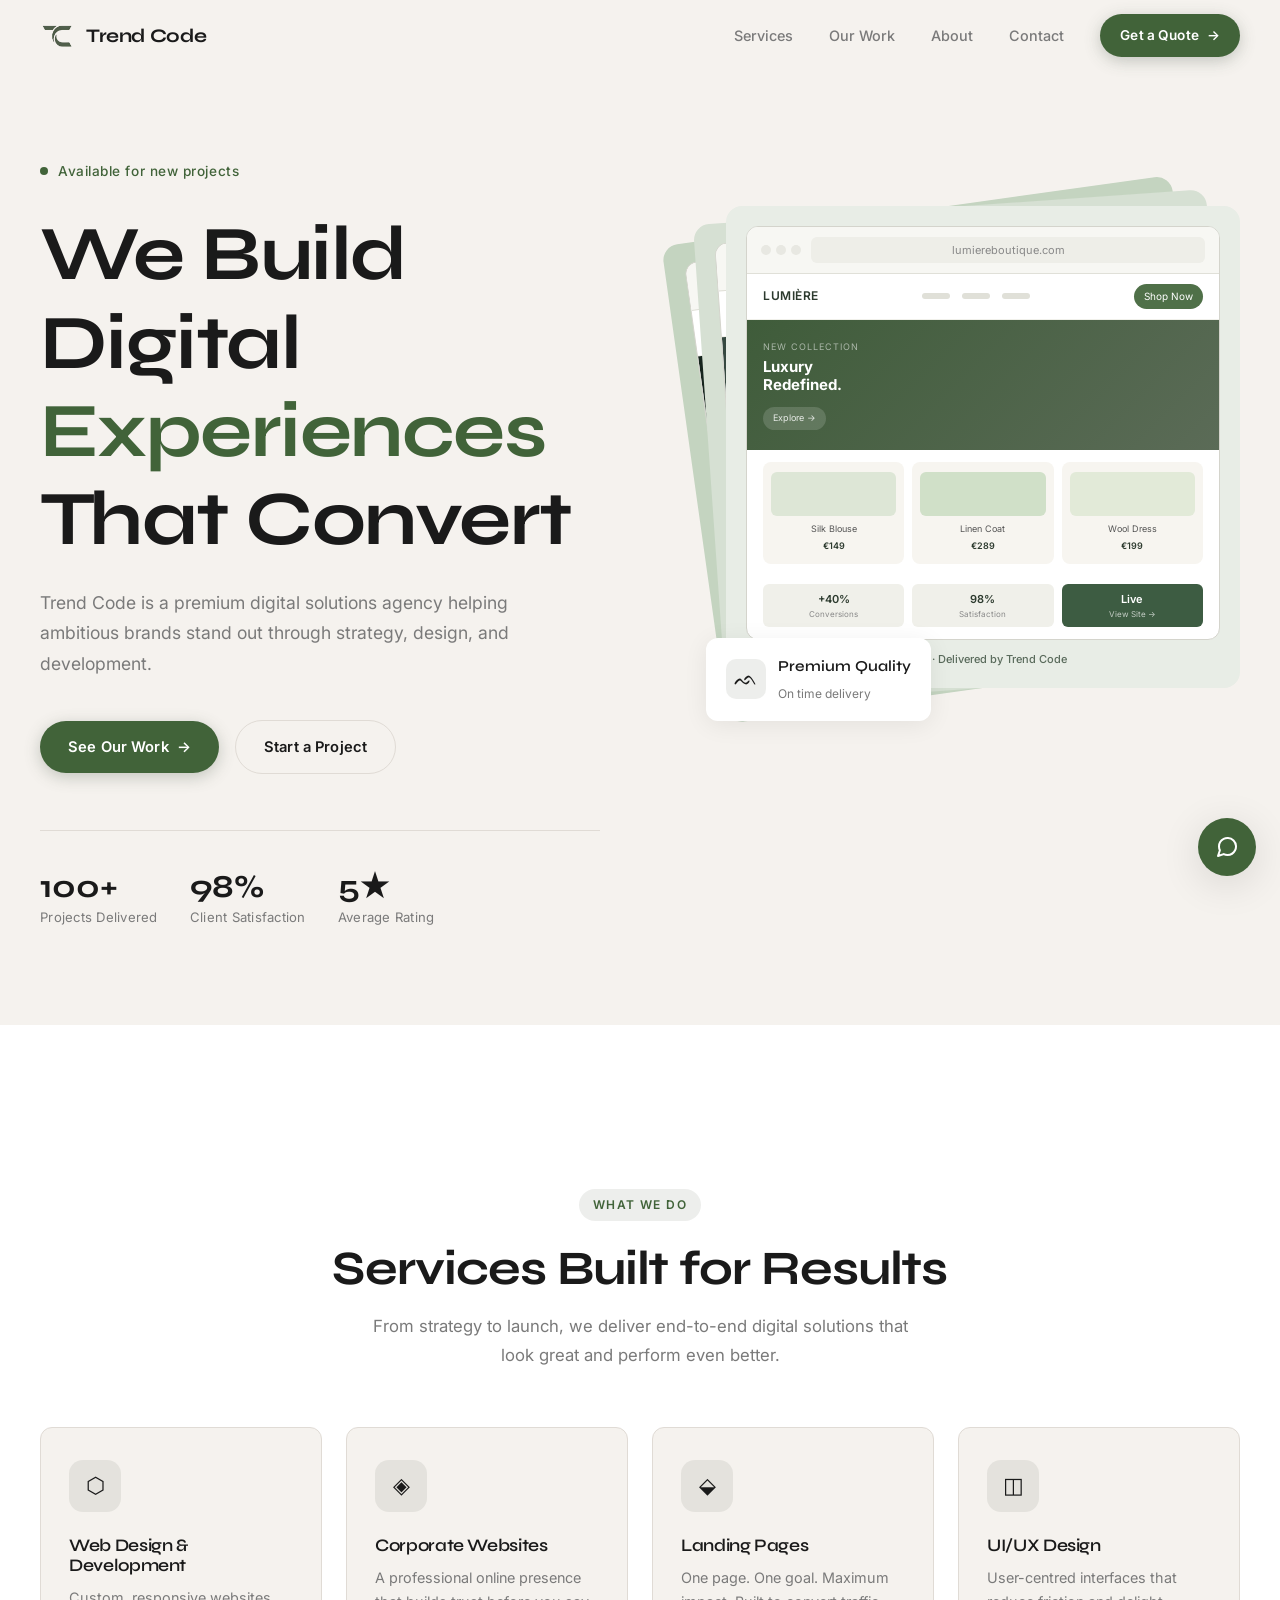
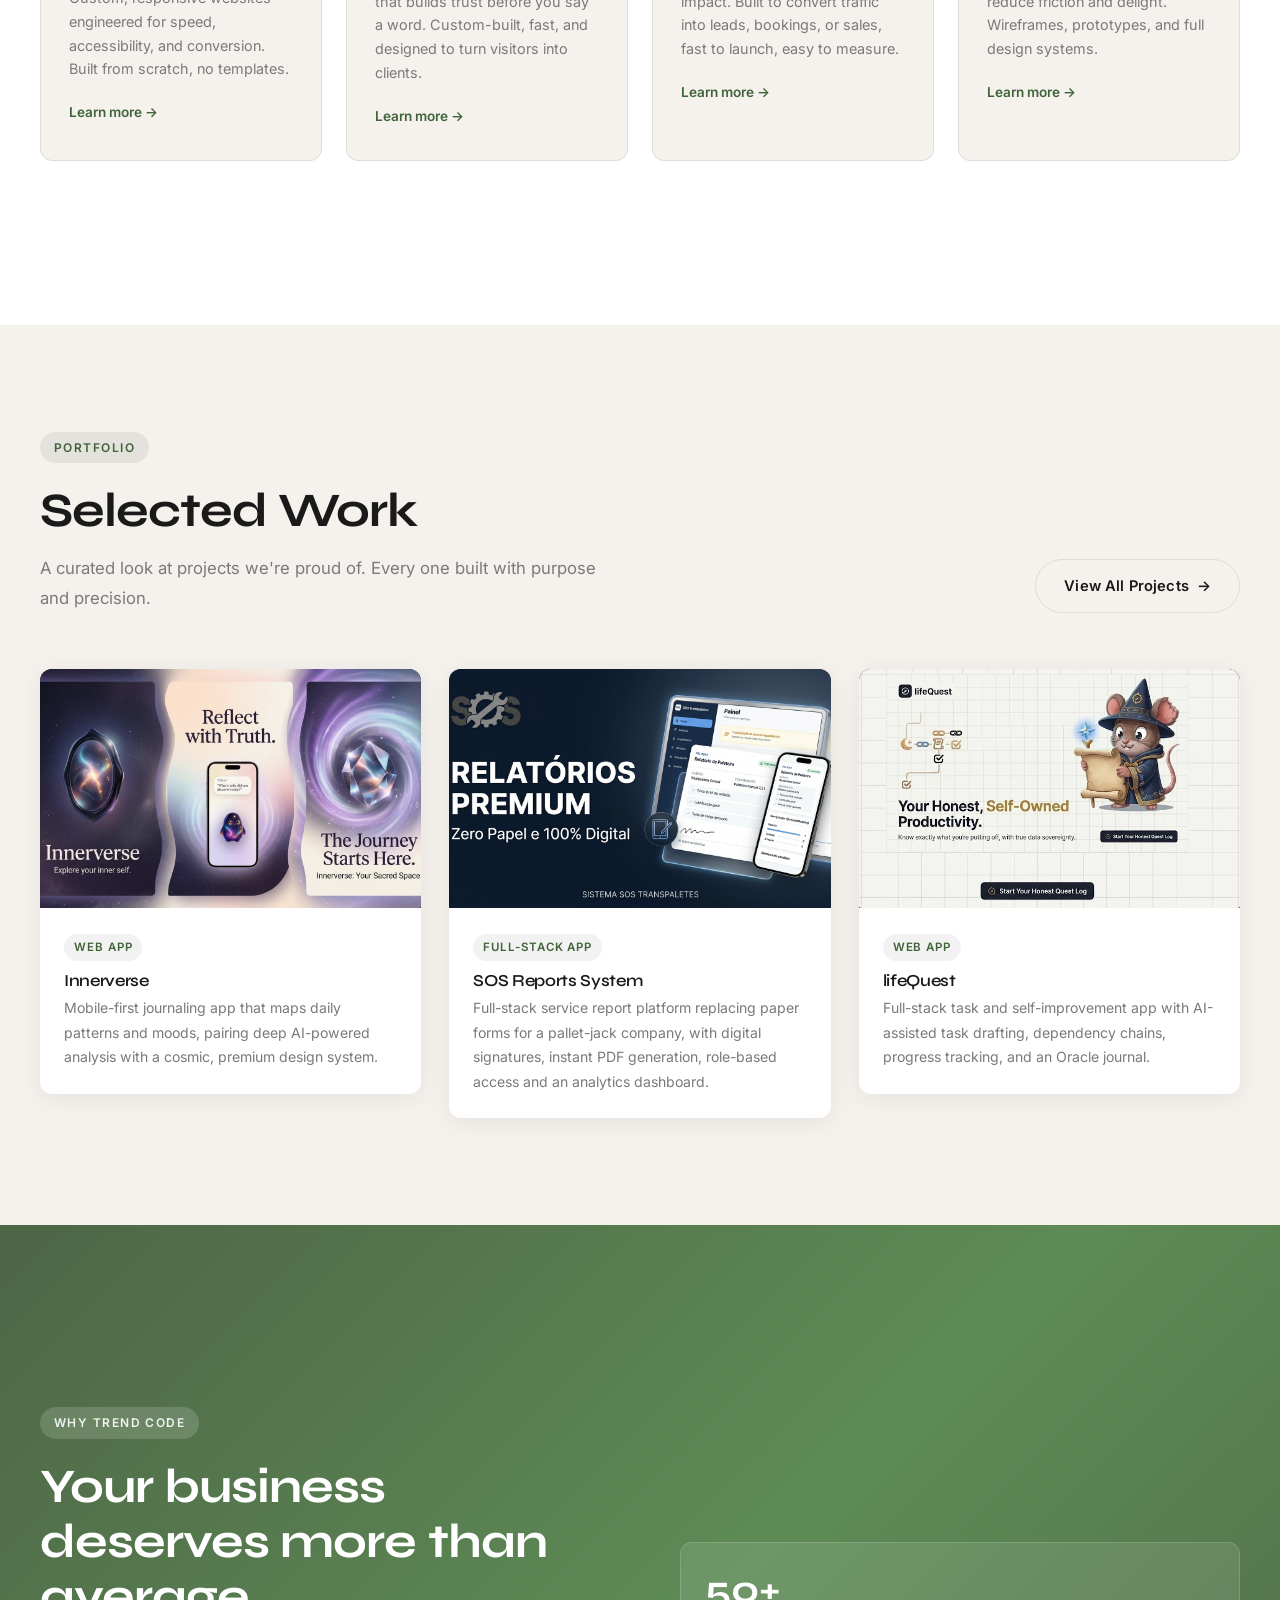
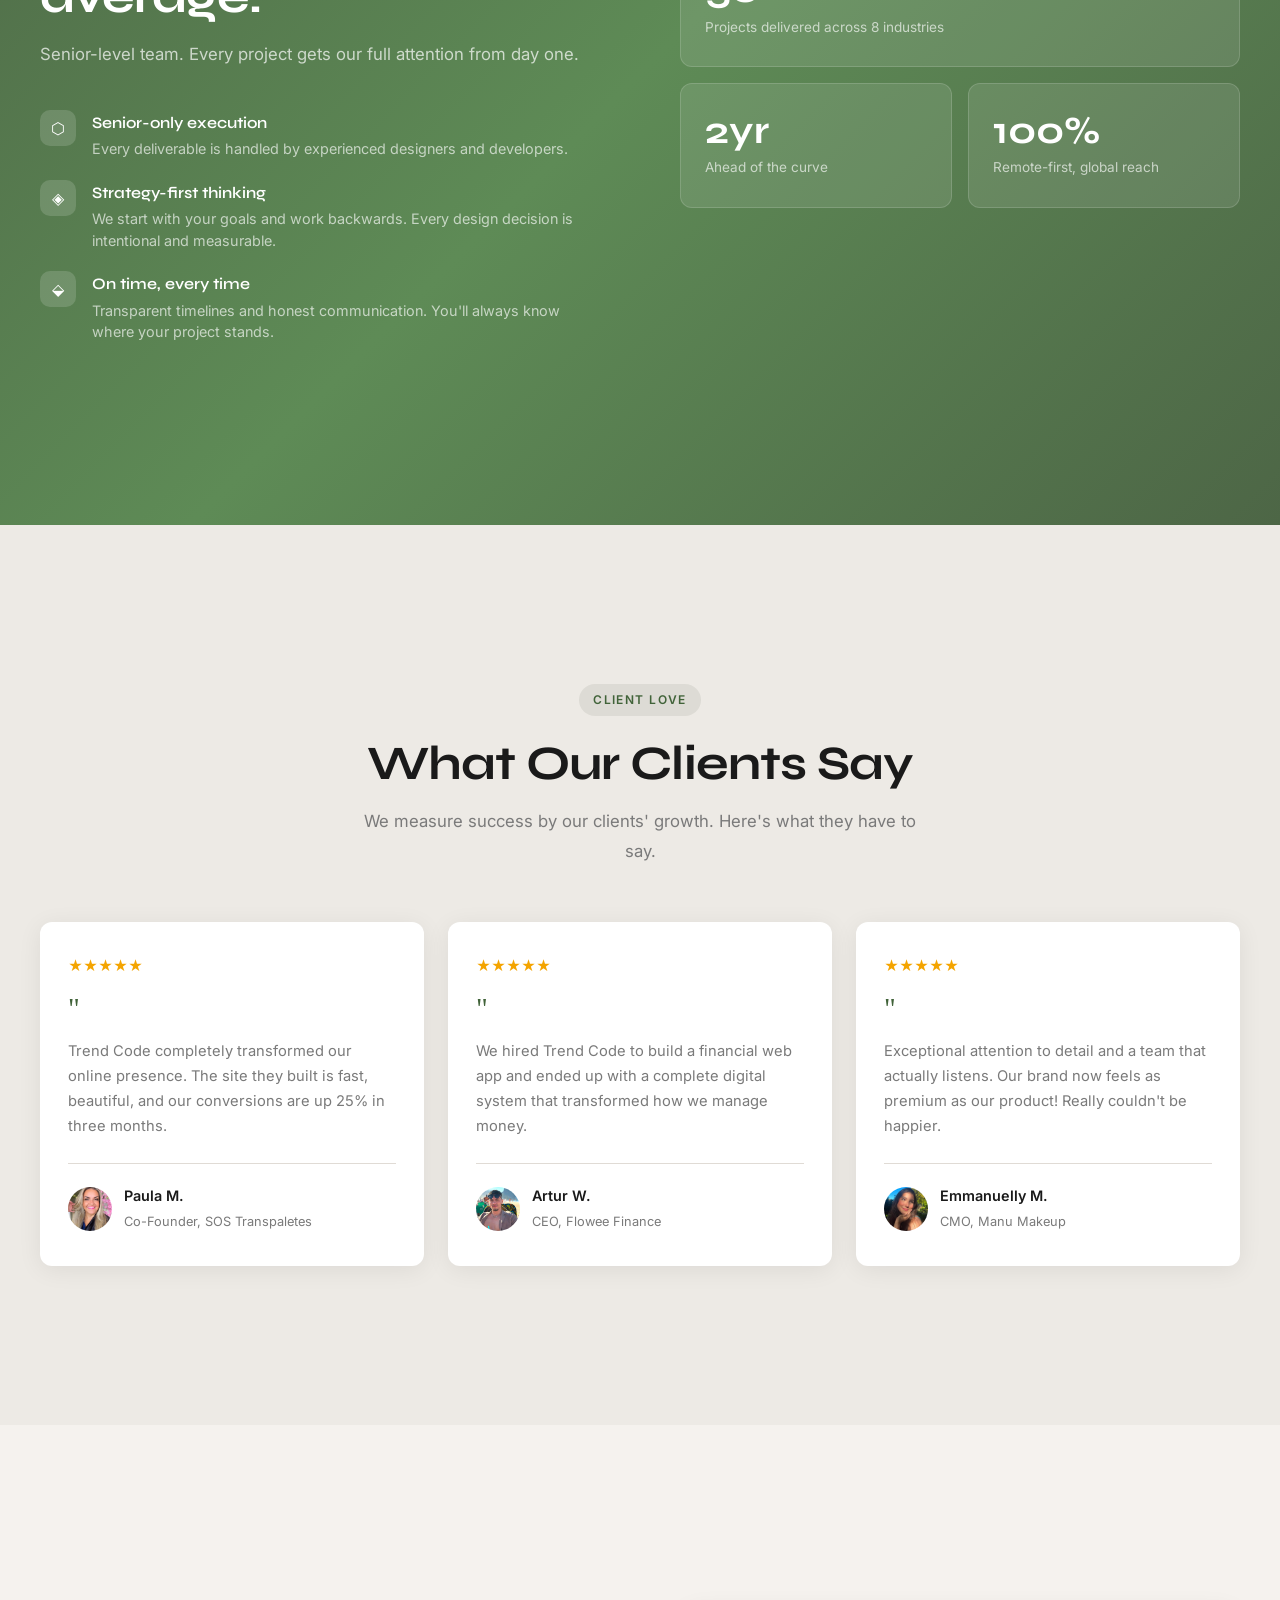
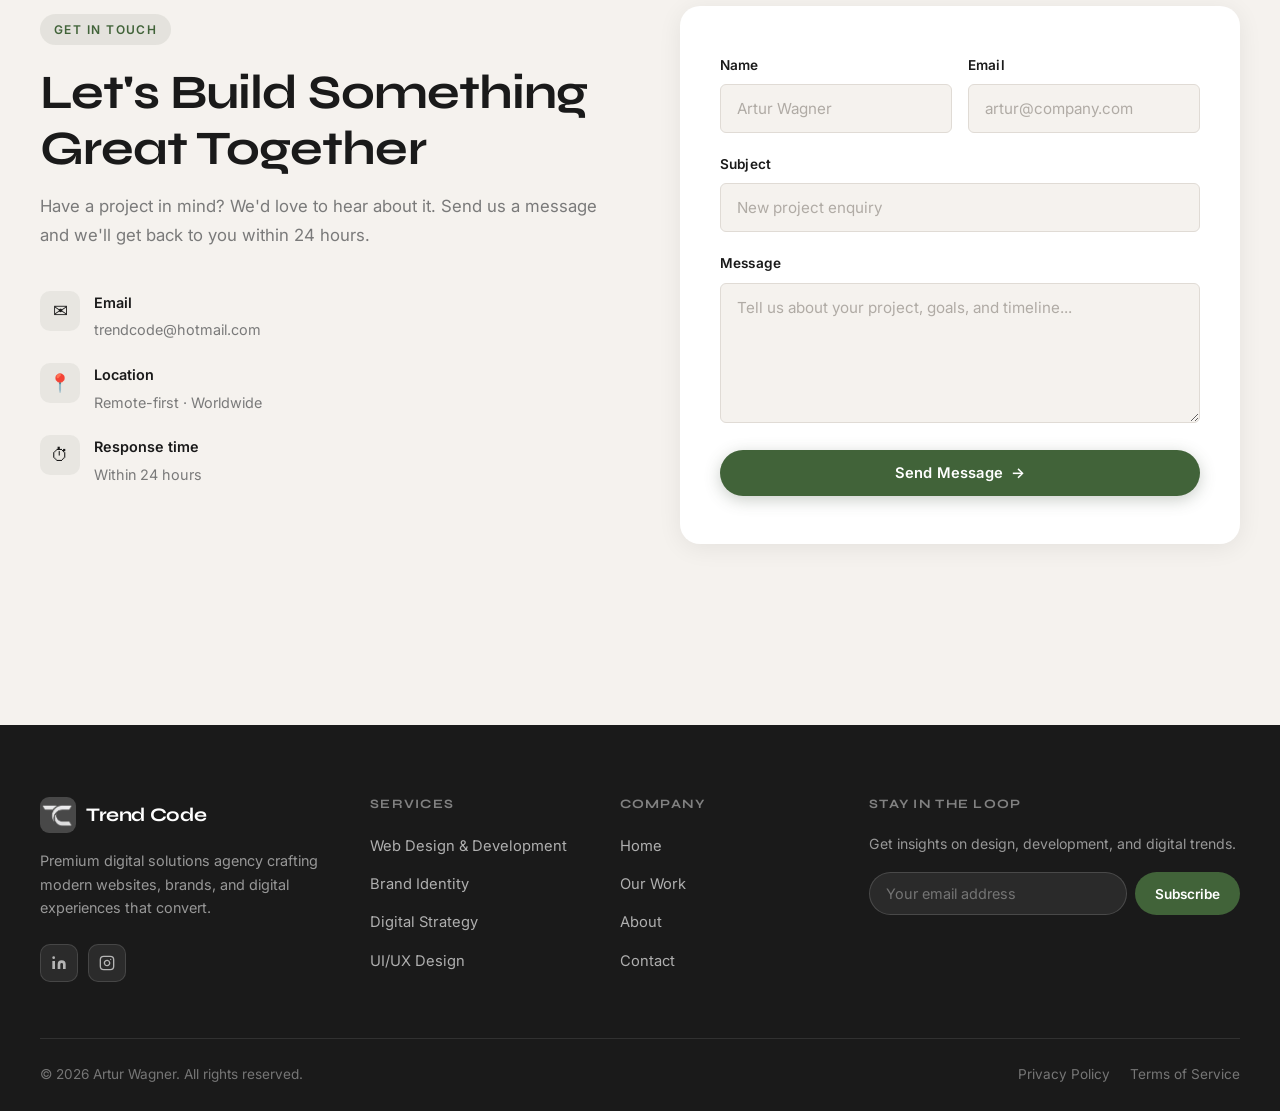
==== commit 2cebfb38: "Feature Innerverse, SOS Reports and lifeQuest in home showcase Co-Authored-By: Claude Opus 5.5 <nore" ====
--- a/index.html
+++ b/index.html
@@ -483,101 +483,90 @@
 
           <div class="work__grid">
             <!-- Project 1 -->
-
             <a
-              href="https://flowee-finance-oficial.vercel.app/"
+              href="https://innerverse-oficial-app.vercel.app/"
               target="_blank"
             >
               <article class="project-card">
                 <div class="project-card__image">
-                  <!-- UPDATE: Replace with <img src="images/project-1.jpg" alt="Project Name" class="project-card__img"> -->
                   <div
                     class="project-card__image-placeholder"
                     style="
-                      background: linear-gradient(135deg, #d5dbd4, #b8c4b6);
+                      background: linear-gradient(135deg, #2a1f3d, #1a1430);
                     "
                   >
                     <img
                       class="portifolio-thumbnail"
-                      src="./images/flowee-ss.jpeg"
-                      alt="Flowee Dashboard"
+                      src="./images/innerverse-thumb.jpeg"
+                      alt="Innerverse App"
                     />
                   </div>
                 </div>
                 <div class="project-card__body">
-                  <!-- UPDATE: Update tag, title, description -->
-                  <span class="project-card__tag">Web Application</span>
-                  <h3>Flowee</h3>
+                  <span class="project-card__tag">Web App</span>
+                  <h3>Innerverse</h3>
                   <p>
-                    Financial management tool with automated dashboards, smart
-                    expense tracking, and real‑time budget insights.
+                    Mobile-first journaling app that maps daily patterns and
+                    moods, pairing deep AI-powered analysis with a cosmic,
+                    premium design system.
                   </p>
                 </div>
               </article>
             </a>
 
             <!-- Project 2 -->
-
-            <a href="https://www.sostranspaletes.com.br/" target="_blank">
+            <a href="https://sosformoficial.pages.dev/" target="_blank">
               <article class="project-card">
                 <div class="project-card__image">
-                  <!-- UPDATE: Replace with <img src="images/project-2.jpg" alt="Project Name" class="project-card__img"> -->
                   <div
                     class="project-card__image-placeholder"
                     style="
-                      background: linear-gradient(135deg, #cfd8d0, #aebdad);
+                      background: linear-gradient(135deg, #152c4b, #1f3f69);
                     "
                   >
                     <img
                       class="portifolio-thumbnail"
-                      src="./images/sos-ss.png"
-                      alt="SOS Transpaletes Website"
+                      src="./images/sos-thumb2.jpeg"
+                      alt="SOS Transpaletes Reports System"
                     />
                   </div>
                 </div>
                 <div class="project-card__body">
-                  <!-- UPDATE: Update tag, title, description -->
-                  <span class="project-card__tag">Brand Identity</span>
-                  <h3>SOS Transpaletes</h3>
+                  <span class="project-card__tag">Full-Stack App</span>
+                  <h3>SOS Reports System</h3>
                   <p>
-                    Complete rebranding and website redesign for a pallet‑jack
-                    service company, delivering a cleaner identity and stronger
-                    online presence.
+                    Full-stack service report platform replacing paper forms for
+                    a pallet-jack company, with digital signatures, instant PDF
+                    generation, role-based access and an analytics dashboard.
                   </p>
                 </div>
               </article>
             </a>
 
             <!-- Project 3 -->
-
-            <a
-              href="https://mmanumakeup-appointment.vercel.app"
-              target="_blank"
-            >
+            <a href="https://lifequest-assist.vercel.app/" target="_blank">
               <article class="project-card">
                 <div class="project-card__image">
-                  <!-- UPDATE: Replace with <img src="images/project-3.jpg" alt="Project Name" class="project-card__img"> -->
                   <div
                     class="project-card__image-placeholder"
                     style="
-                      background: linear-gradient(135deg, #c8d3c7, #a7b8a5);
+                      background: linear-gradient(135deg, #1a1a2e, #16213e);
                     "
                   >
                     <img
                       class="portifolio-thumbnail"
-                      src="./images/mmanu-ss.png"
-                      alt="Manu Makeup Website"
+                      src="./images/life-quest-logo.png"
+                      alt="lifeQuest App"
                     />
                   </div>
                 </div>
                 <div class="project-card__body">
-                  <!-- UPDATE: Update tag, title, description -->
-                  <span class="project-card__tag">Portfolio Website</span>
-                  <h3>Manu Makeup</h3>
+                  <span class="project-card__tag">Web App</span>
+                  <h3>lifeQuest</h3>
                   <p>
-                    Professional beauty portfolio built to highlight expertise,
-                    elevate personal branding, and empower an independent
-                    business.
+                    Full-stack task and self-improvement app with AI-assisted
+                    task drafting, dependency chains, progress tracking, and an
+                    Oracle journal.
                   </p>
                 </div>
               </article>
@@ -1265,8 +1254,8 @@
       }
 
       /* AI Chat Assistant — Gemini API (client-side, free tier) */
-      const GEMINI_API_KEY = "AIzaSyB4Mj6Kdp3IU5guJ-b891_hATvaiMZ1RGw";
-      const GEMINI_MODEL = "gemini-1.5-flash";
+      const GEMINI_API_KEY = "minha key ta aq";
+      const GEMINI_MODEL = "gemini-2.0-flash-latest";
       const GEMINI_SYSTEM_PROMPT = `You are the friendly assistant for Trend Code, a premium digital solutions agency run by Artur Wagner.
 Trend Code builds custom websites, corporate sites, landing pages, brand identity, and UI/UX design — no templates, senior-only execution.
 Keep replies brief (2-4 sentences), warm, and not robotic. Never invent pricing — always redirect pricing questions to the contact form at the bottom of the page (#contact) or the email trendcode@hotmail.com.
@@ -1281,10 +1270,60 @@
       if (chatWidget && chatToggle && chatForm) {
         const chatHistory = [];
 
+        function playSendSound() {
+          try {
+            const ctx = new (
+              window.AudioContext || window.webkitAudioContext
+            )();
+            const osc = ctx.createOscillator();
+            const gain = ctx.createGain();
+            osc.connect(gain);
+            gain.connect(ctx.destination);
+            osc.type = "sine";
+            osc.frequency.setValueAtTime(600, ctx.currentTime);
+            osc.frequency.exponentialRampToValueAtTime(
+              900,
+              ctx.currentTime + 0.08,
+            );
+            gain.gain.setValueAtTime(0.15, ctx.currentTime);
+            gain.gain.exponentialRampToValueAtTime(
+              0.001,
+              ctx.currentTime + 0.12,
+            );
+            osc.start(ctx.currentTime);
+            osc.stop(ctx.currentTime + 0.12);
+          } catch (e) {}
+        }
+
+        function playReceiveSound() {
+          try {
+            const ctx = new (
+              window.AudioContext || window.webkitAudioContext
+            )();
+            const osc = ctx.createOscillator();
+            const gain = ctx.createGain();
+            osc.connect(gain);
+            gain.connect(ctx.destination);
+            osc.type = "sine";
+            osc.frequency.setValueAtTime(500, ctx.currentTime);
+            osc.frequency.exponentialRampToValueAtTime(
+              700,
+              ctx.currentTime + 0.06,
+            );
+            gain.gain.setValueAtTime(0.1, ctx.currentTime);
+            gain.gain.exponentialRampToValueAtTime(
+              0.001,
+              ctx.currentTime + 0.15,
+            );
+            osc.start(ctx.currentTime);
+            osc.stop(ctx.currentTime + 0.15);
+          } catch (e) {}
+        }
+
         chatToggle.addEventListener("click", () => {
-          const isOpen = chatWidget.classList.toggle("open");
-          chatToggle.setAttribute("aria-expanded", isOpen);
-          if (isOpen) chatInput.focus();
+          chatWidget.classList.add("open");
+          chatToggle.setAttribute("aria-expanded", "true");
+          chatInput.focus();
         });
 
         const chatClose = document.getElementById("chat-widget-close");
@@ -1310,6 +1349,7 @@
           if (!text) return;
 
           appendMessage(text, "user");
+          playSendSound();
           chatHistory.push({ role: "user", parts: [{ text }] });
           chatInput.value = "";
           chatInput.disabled = true;
@@ -1318,28 +1358,26 @@
 
           async function fetchReply() {
             try {
-              const res = await fetch(
-                `https://generativelanguage.googleapis.com/v1beta/models/${GEMINI_MODEL}:generateContent?key=${GEMINI_API_KEY}`,
-                {
-                  method: "POST",
-                  headers: { "Content-Type": "application/json" },
-                  body: JSON.stringify({
-                    contents: chatHistory,
-                    systemInstruction: {
-                      parts: [{ text: GEMINI_SYSTEM_PROMPT }],
-                    },
-                  }),
+              const res = await fetch("/api/chat", {
+                method: "POST",
+                headers: {
+                  "Content-Type": "application/json",
                 },
-              );
-
-              if (!res.ok) throw new Error("Gemini request failed");
+                body: JSON.stringify({
+                  contents: chatHistory,
+                }),
+              });
 
               const data = await res.json();
-              const reply =
-                data?.candidates?.[0]?.content?.parts?.[0]?.text?.trim() ||
-                "Sorry, I didn't catch that — could you rephrase, or reach us directly at trendcode@hotmail.com?";
-
-              return { ok: true, reply };
+
+              if (!res.ok) throw new Error(data.error || "Request failed");
+
+              return {
+                ok: true,
+                reply:
+                  data.reply ||
+                  "Sorry, I didn't catch that. Could you rephrase?",
+              };
             } catch (err) {
               return { ok: false };
             }
@@ -1353,6 +1391,7 @@
 
           if (result.ok) {
             pending.textContent = result.reply;
+            playReceiveSound();
             chatHistory.push({
               role: "model",
               parts: [{ text: result.reply }],
@@ -1360,6 +1399,7 @@
           } else {
             pending.textContent =
               "I'm having trouble connecting right now... Feel free to reach us directly at trendcode@hotmail.com.";
+            playReceiveSound();
           }
 
           chatInput.disabled = false;
--- a/css/components.css
+++ b/css/components.css
@@ -944,7 +944,8 @@
   box-shadow: var(--shadow-hover);
   transition:
     background var(--transition),
-    transform var(--transition);
+    transform var(--transition),
+    opacity var(--transition);
 }
 
 .chat-widget__toggle:hover {
@@ -957,10 +958,19 @@
   height: 24px;
 }
 
+.chat-widget.open .chat-widget__toggle {
+  opacity: 0;
+  pointer-events: none;
+  transform: scale(0.85);
+  transition:
+    opacity 0.2s ease,
+    transform 0.2s ease;
+}
+
 .chat-widget__panel {
-  position: absolute;
-  right: 0;
-  bottom: 74px;
+  position: fixed;
+  right: 24px;
+  bottom: 24px;
   width: 340px;
   max-width: calc(100vw - 48px);
   max-height: 480px;
@@ -972,11 +982,11 @@
   flex-direction: column;
   overflow: hidden;
   opacity: 0;
-  transform: translateY(12px) scale(0.98);
+  transform: translateY(12px) scale(0.95);
   pointer-events: none;
   transition:
-    opacity var(--transition),
-    transform var(--transition);
+    opacity 0.25s ease,
+    transform 0.25s ease;
 }
 
 .chat-widget.open .chat-widget__panel {
@@ -1120,9 +1130,10 @@
   }
 
   .chat-widget__panel {
+    right: 16px;
+    bottom: 16px; /* Match mobile toggle position */
     width: calc(100vw - 32px);
     max-height: 70vh; /* Prevents panel from going off screen */
-    bottom: 74px; /* Keeps panel above toggle button */
   }
 
   .chat-widget__messages {
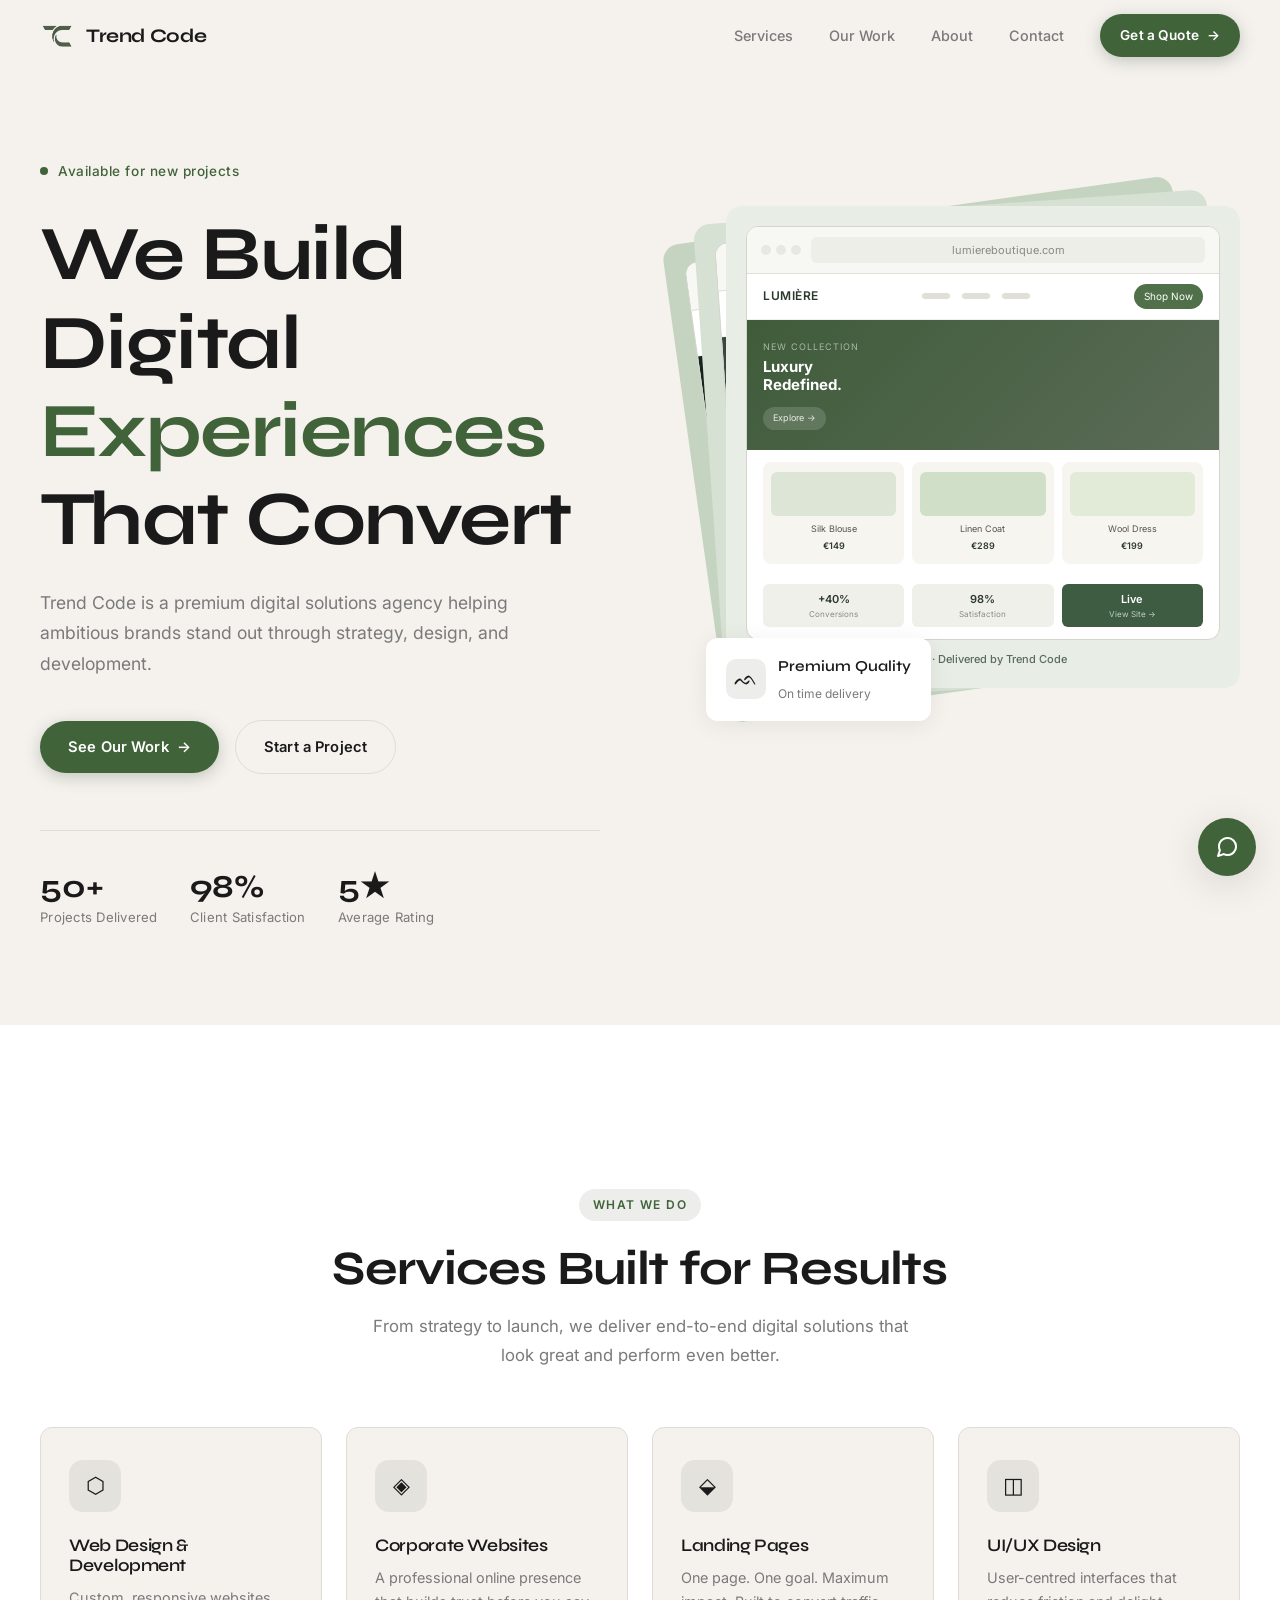
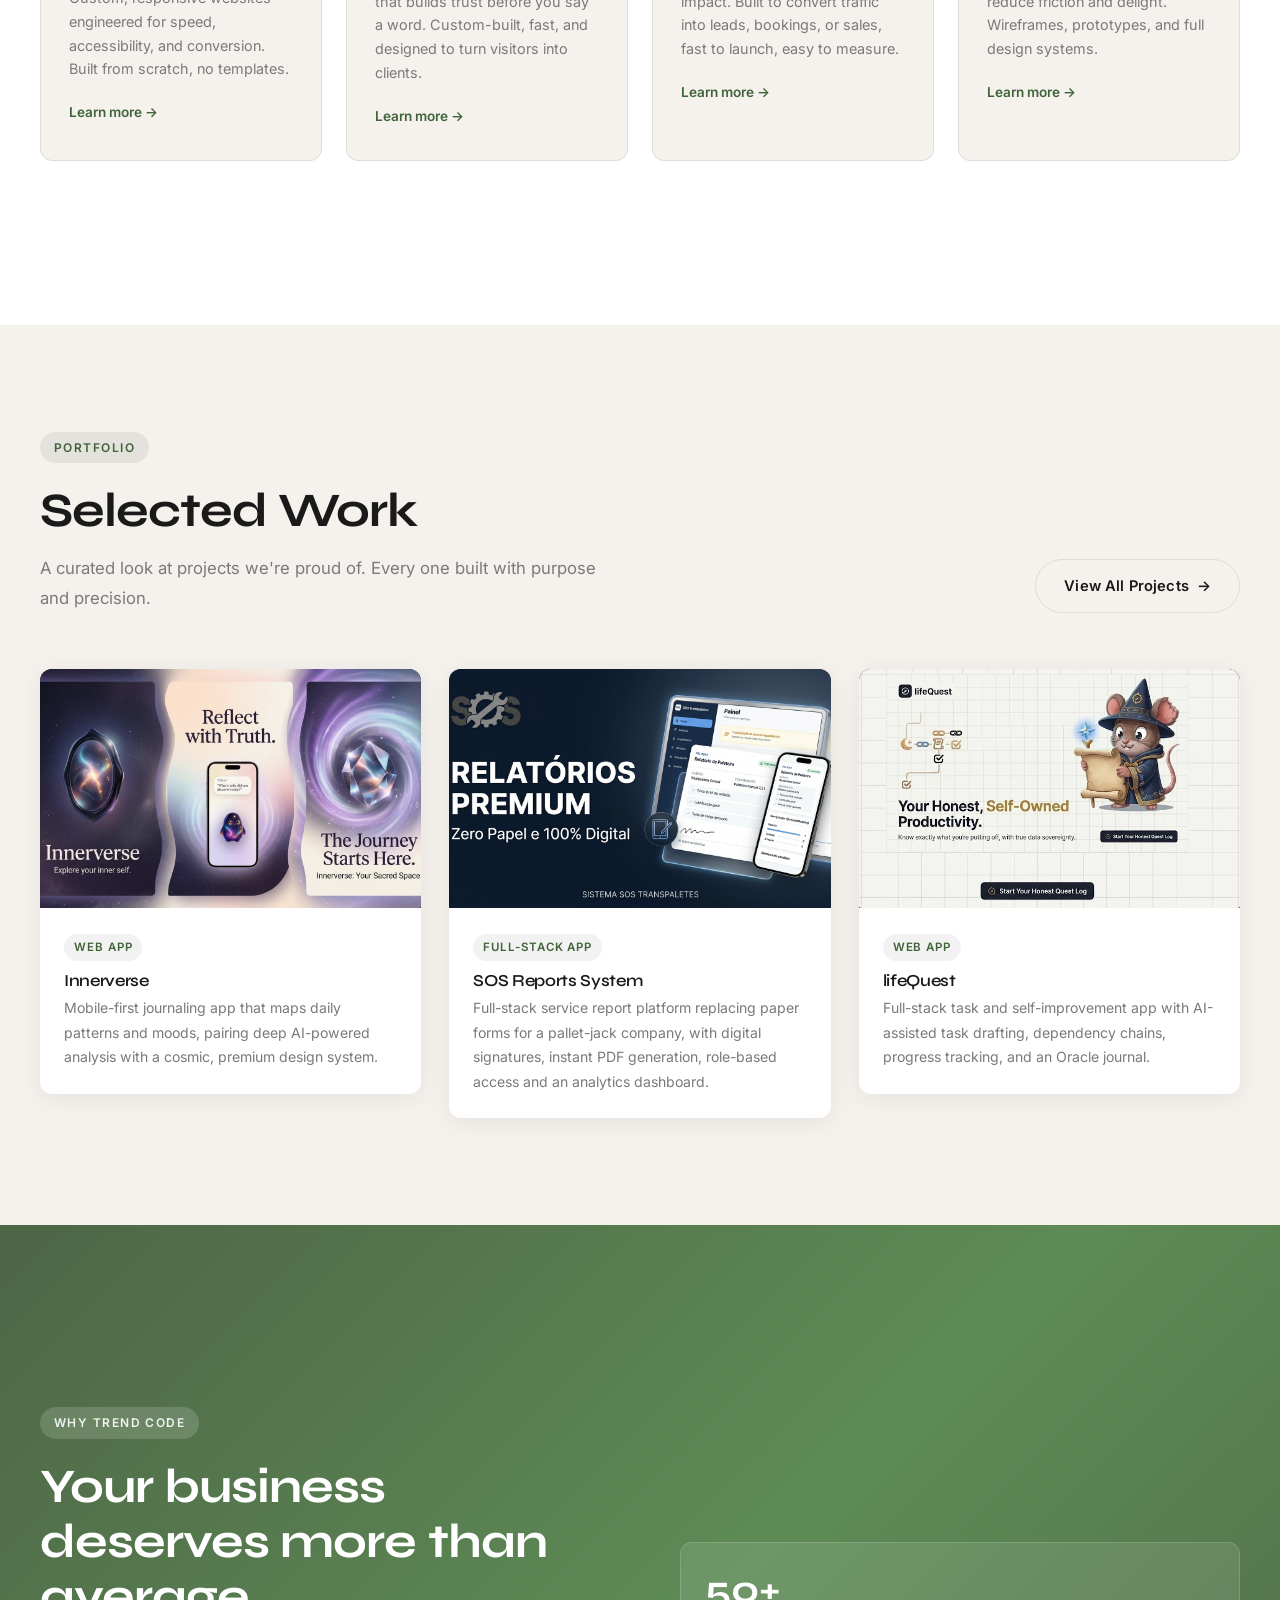
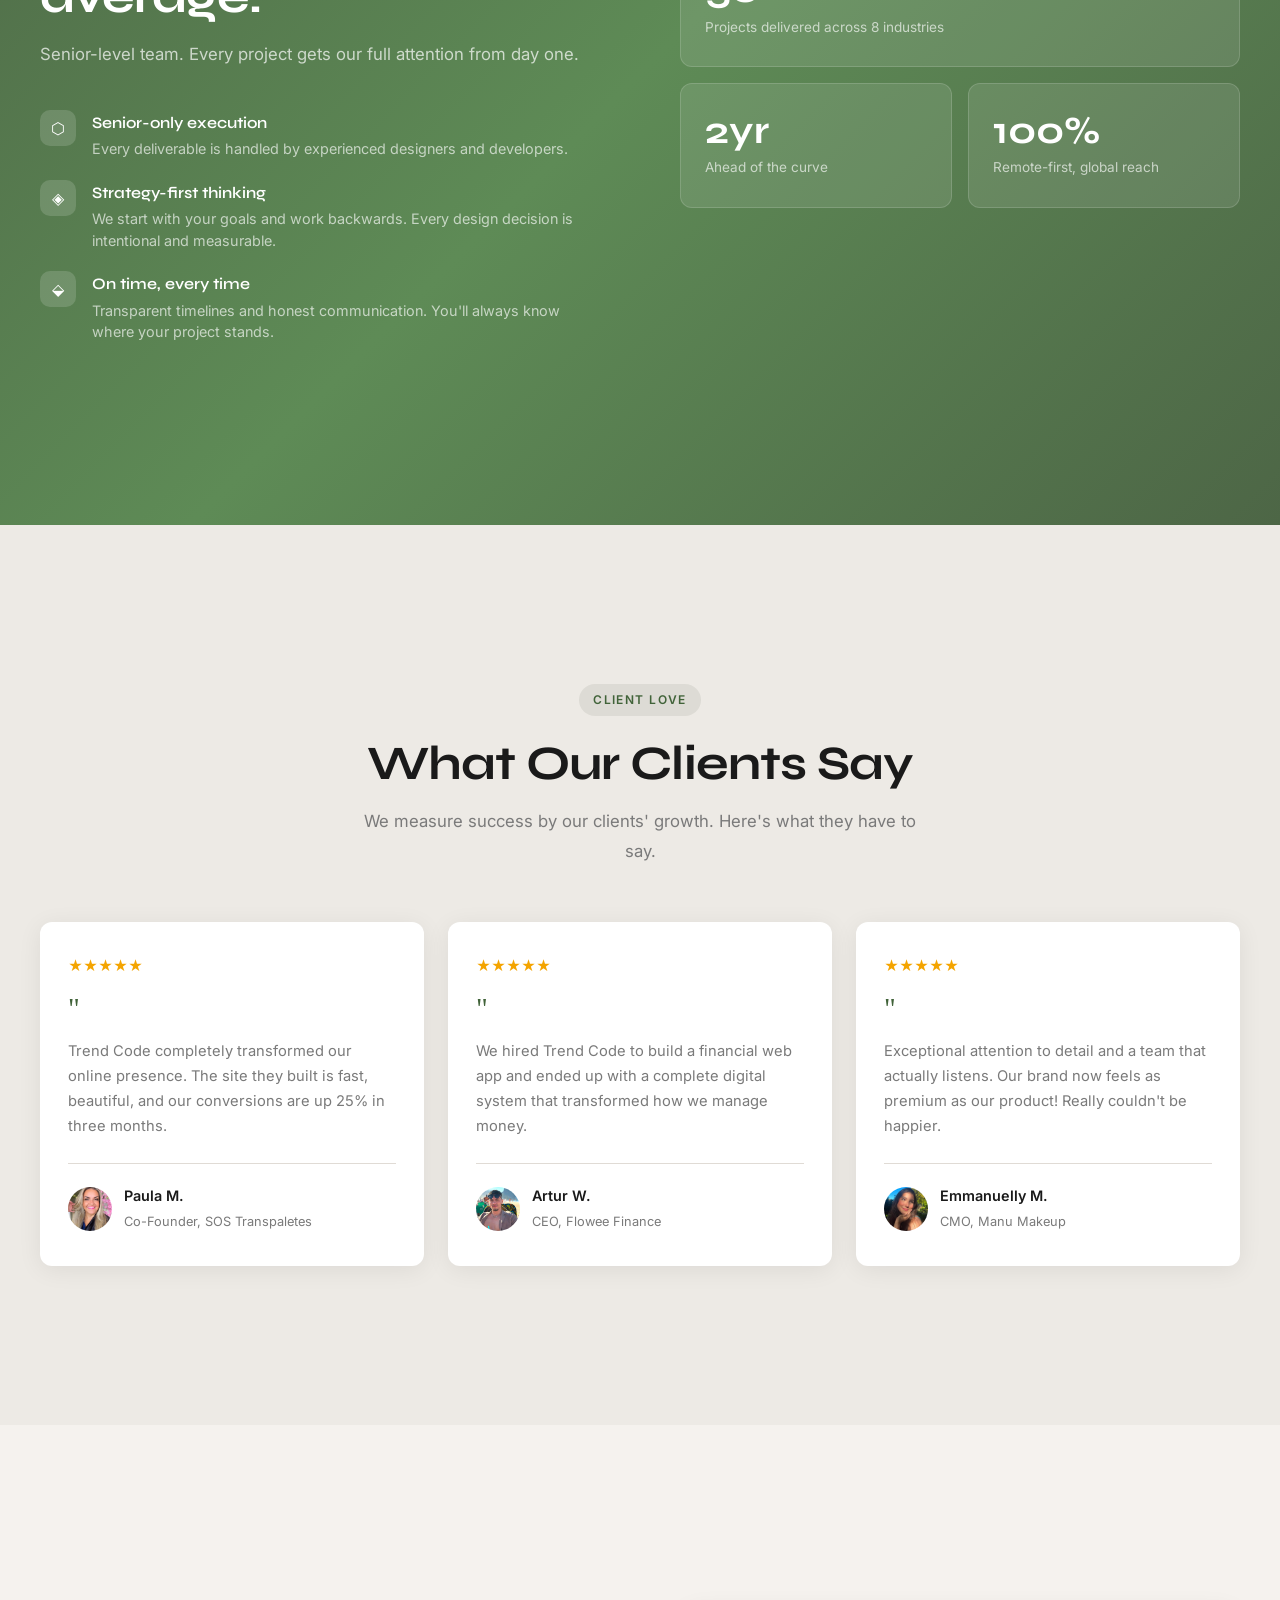
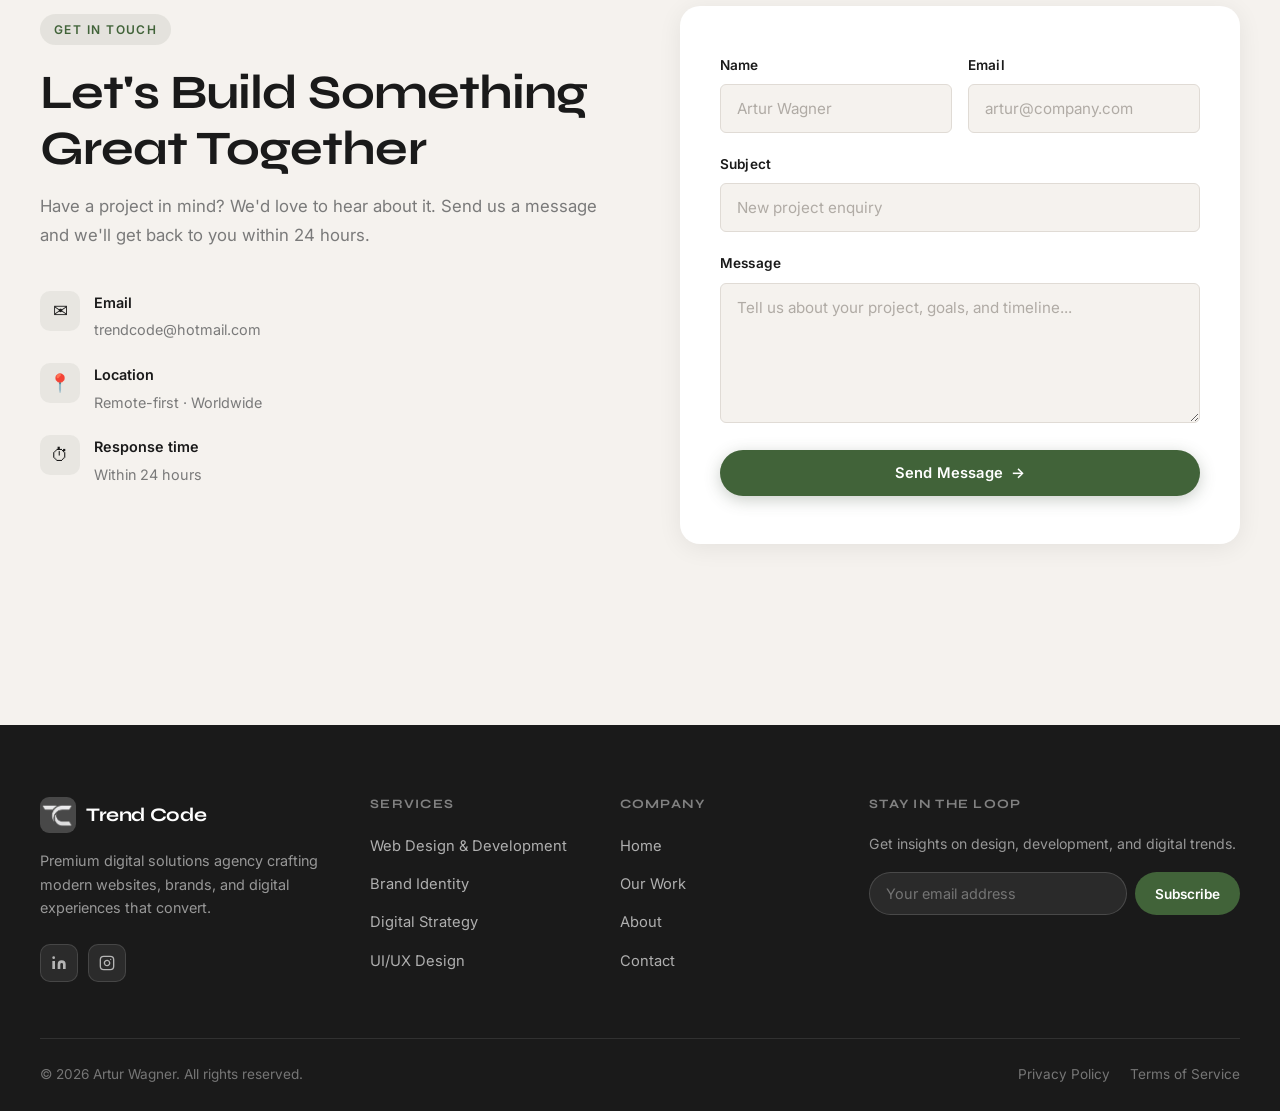
==== commit cc25caa4: "fix" ====
--- a/index.html
+++ b/index.html
@@ -135,7 +135,7 @@
 
             <div class="hero__stats" aria-label="Key metrics">
               <div>
-                <div class="hero__stat-number">100+</div>
+                <div class="hero__stat-number">50+</div>
                 <div class="hero__stat-label">Projects Delivered</div>
               </div>
               <div>
